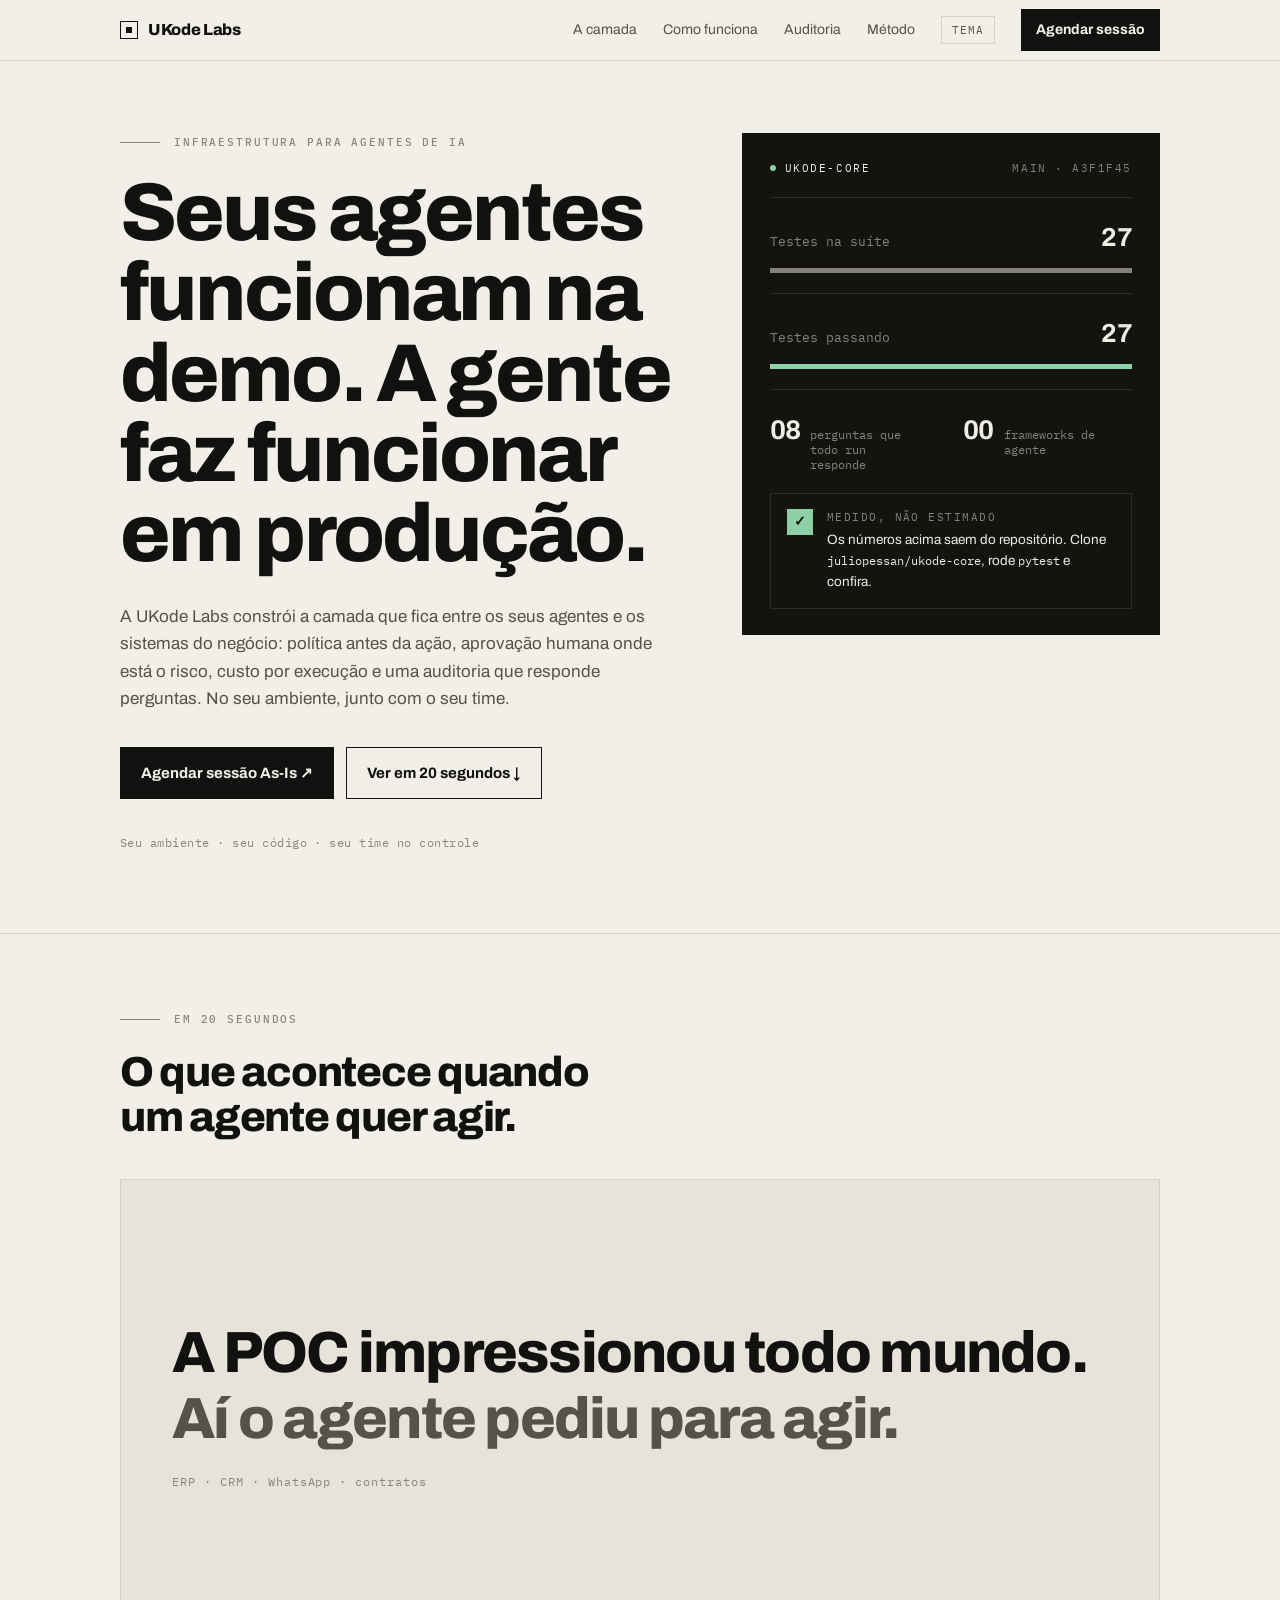
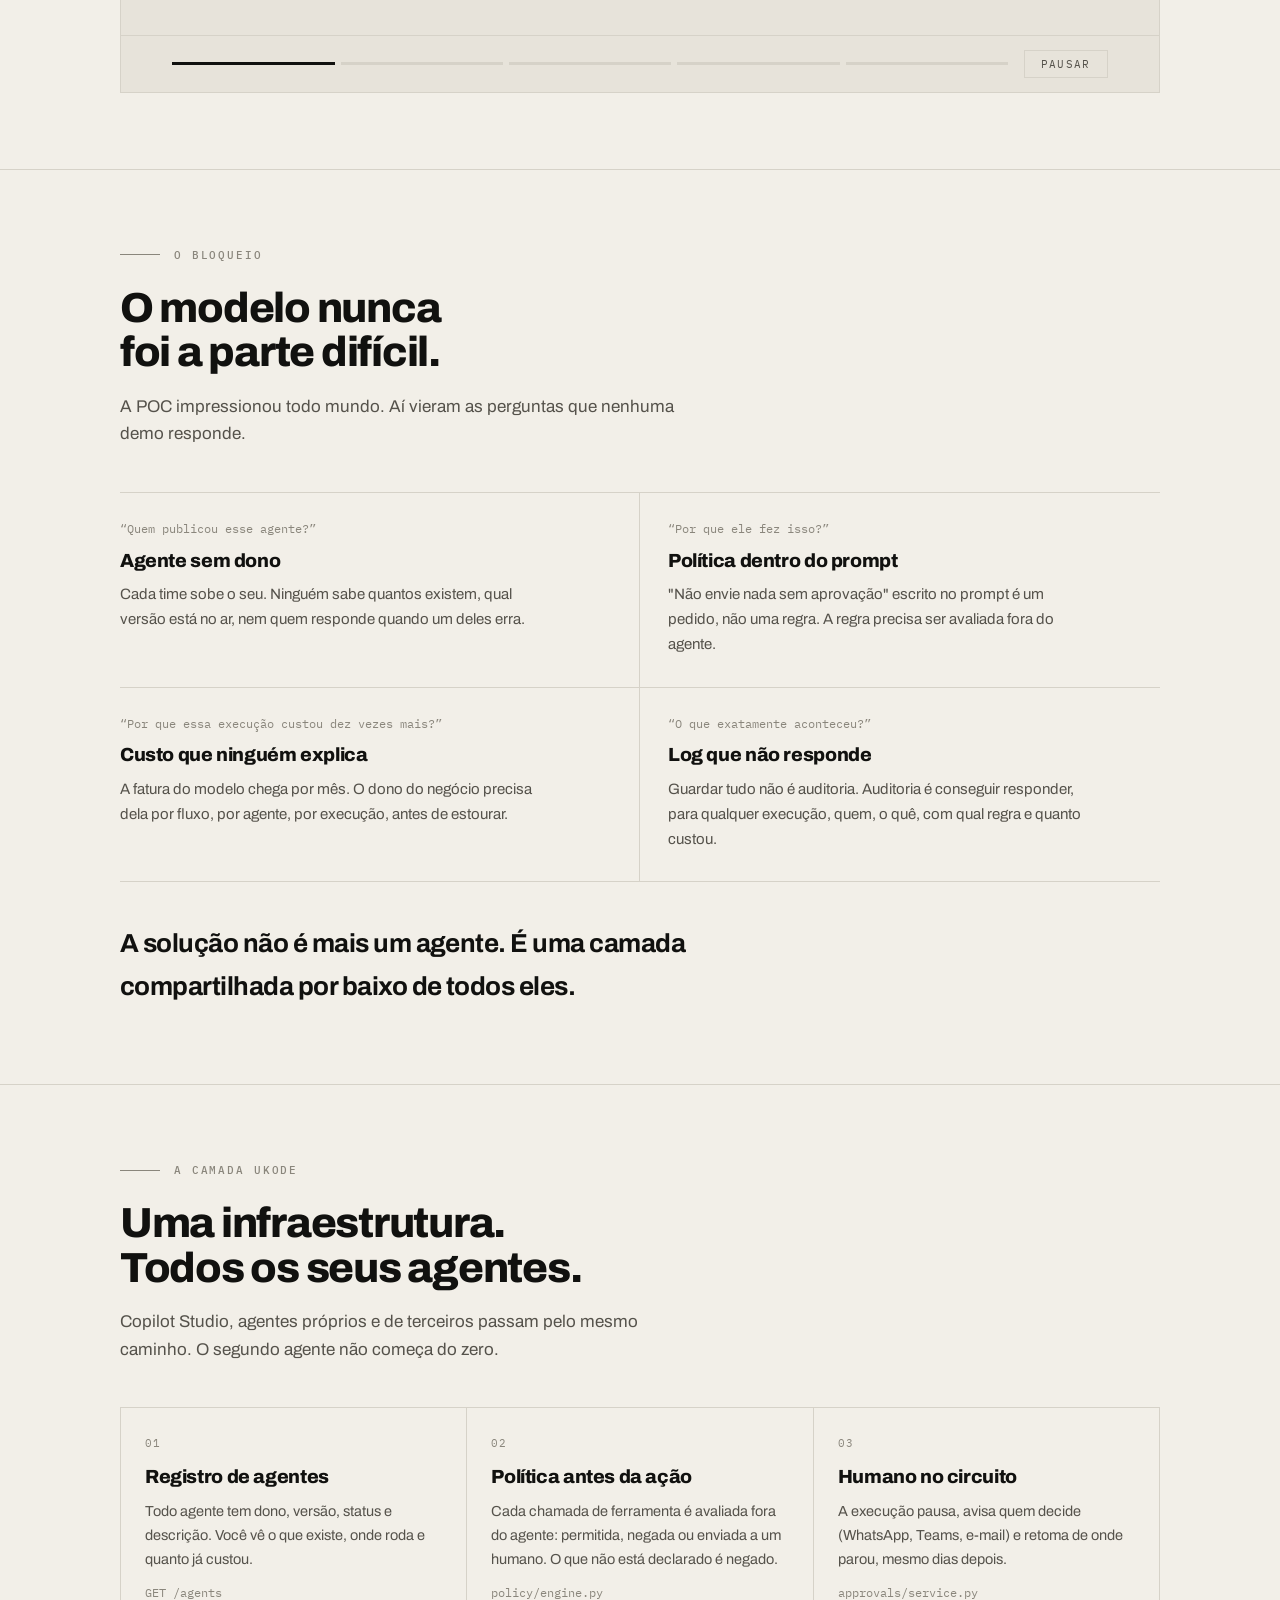
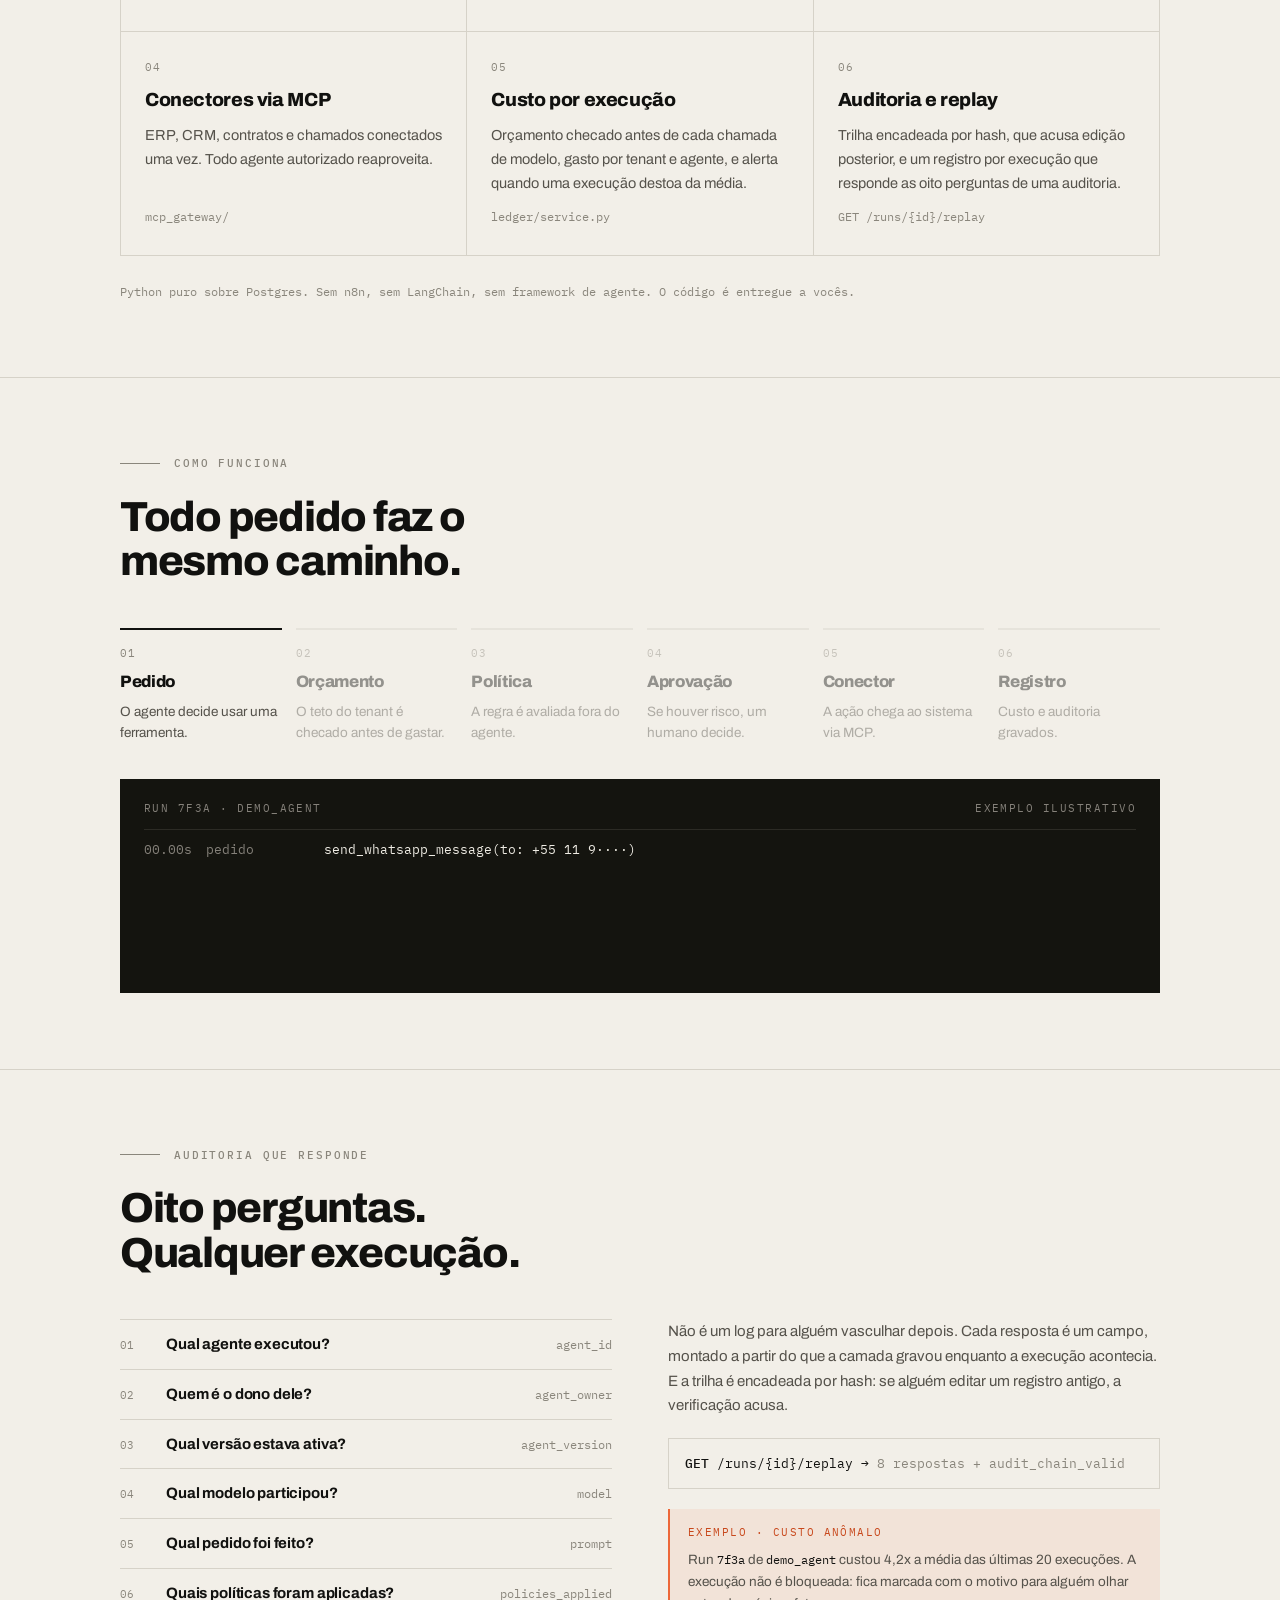
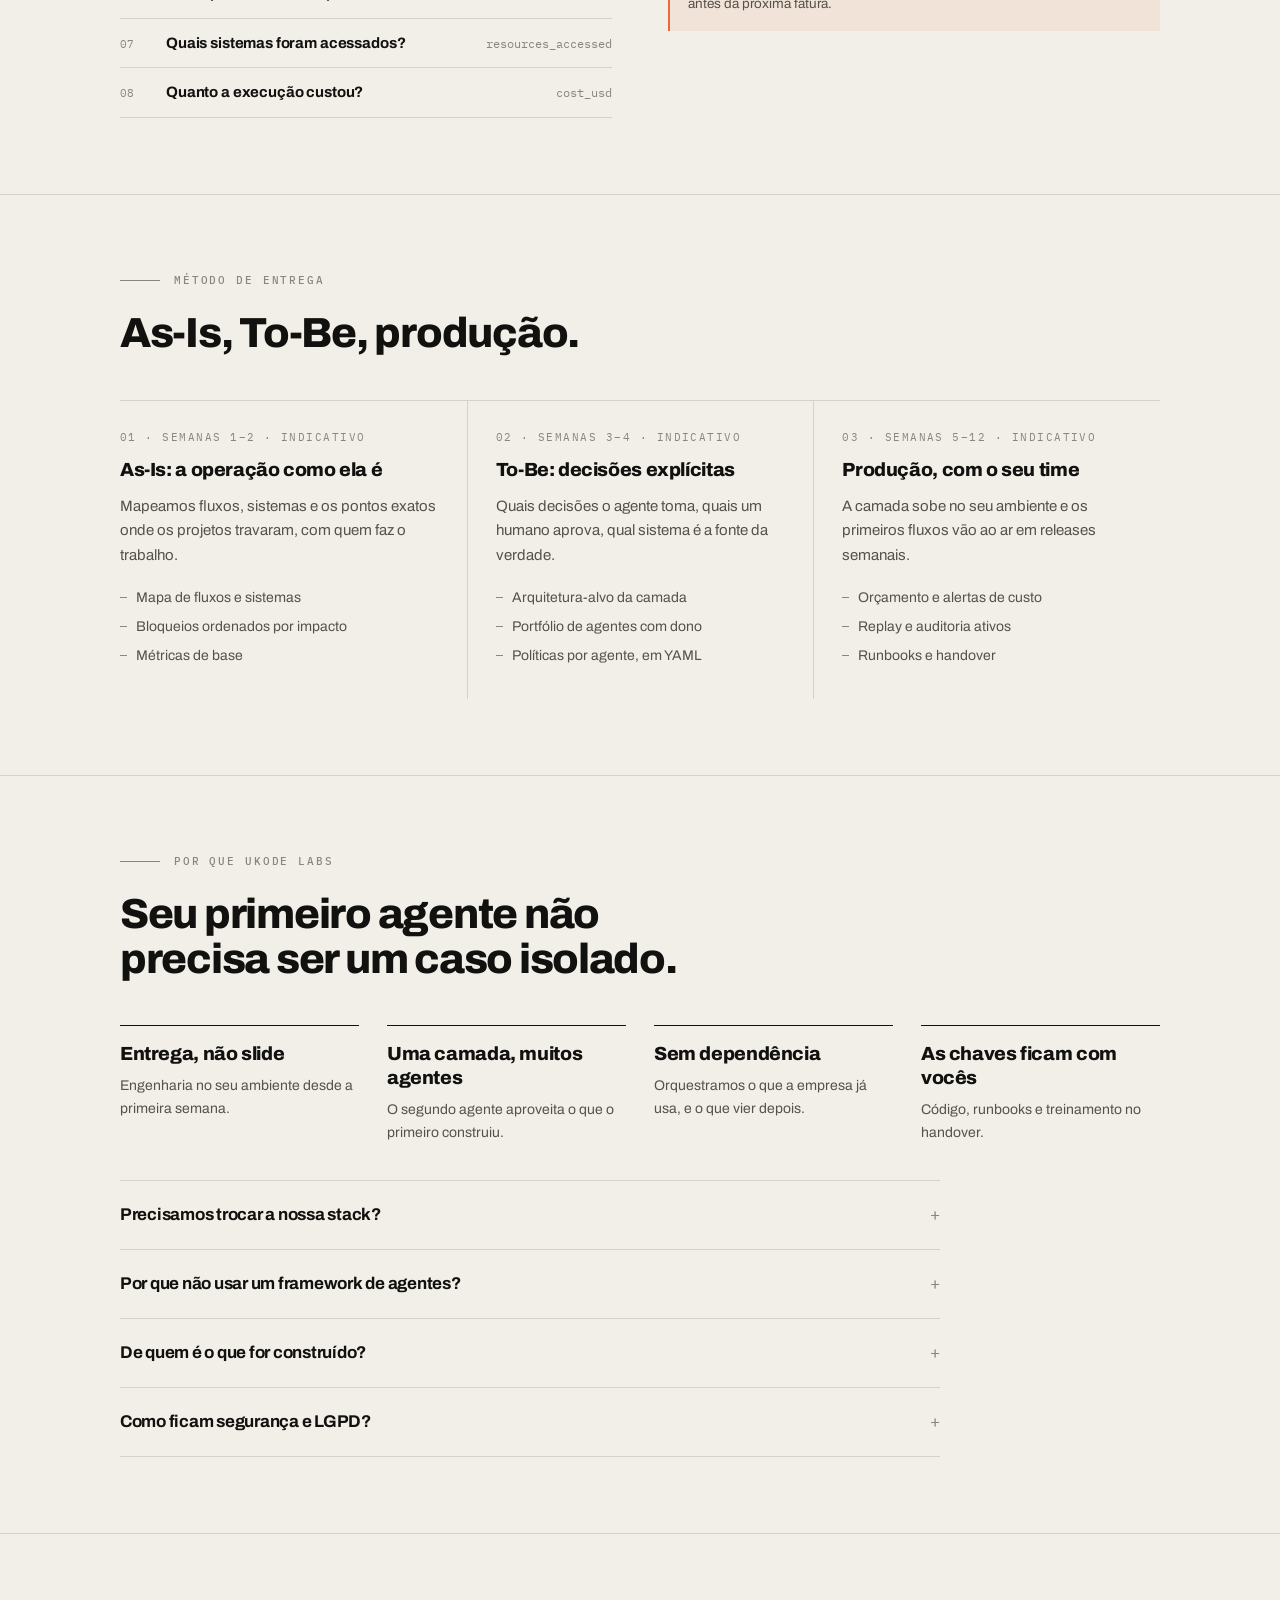
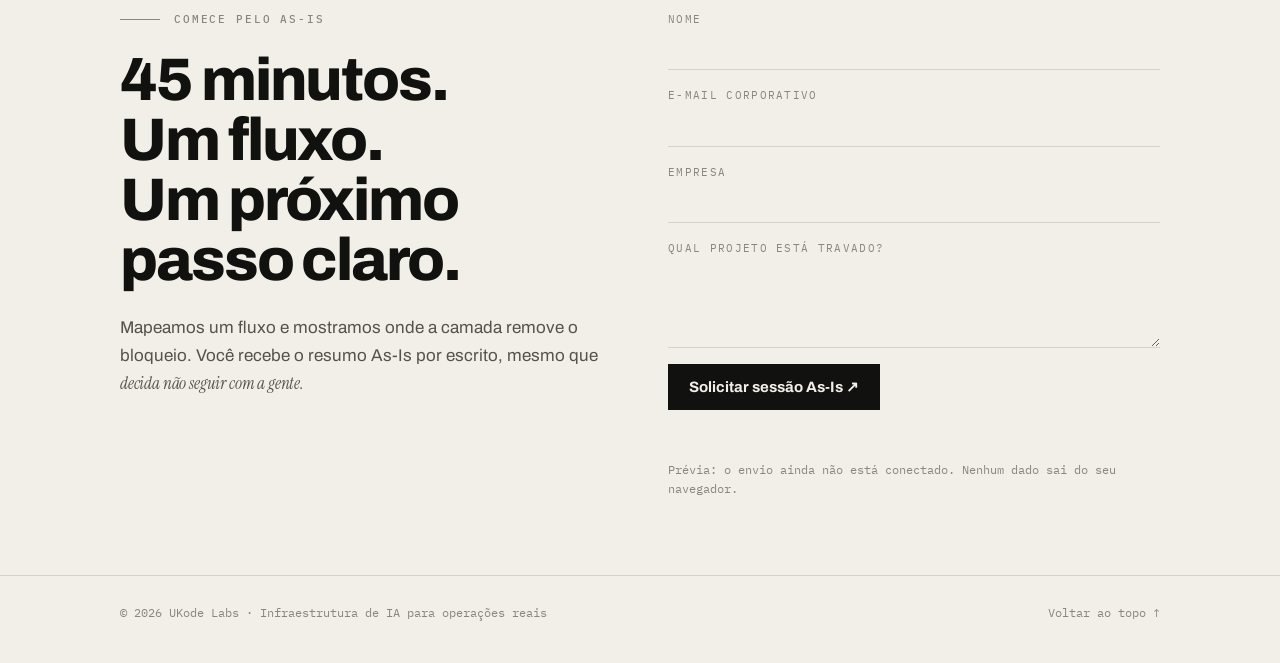
==== site/index.html @ 574ad5ea "feat(site): landing da UKode Labs no sistema Ledger, com filme e fluxo animados Ledger no hero com n" ====
<!doctype html>
<html lang="pt-BR">
<head>
<meta charset="utf-8">
<meta name="viewport" content="width=device-width, initial-scale=1">
<title>UKode Labs</title>
<meta name="description" content="Infraestrutura para agentes de IA em produção: política antes da ação, aprovação humana, custo por execução e auditoria que responde perguntas. No seu ambiente, com o seu time.">
<link rel="preconnect" href="https://fonts.googleapis.com">
<link rel="preconnect" href="https://fonts.gstatic.com" crossorigin>
<link href="https://fonts.googleapis.com/css2?family=Archivo:wght@500;700;800&family=Instrument+Serif:ital@1&family=IBM+Plex+Mono:wght@400;500&display=swap" rel="stylesheet">
<style>
:root {
  --paper: #f2efe8; --paper-deep: #e7e3da; --rule: #d6d2c8;
  --ink: #11110f; --ink-soft: #55524b; --ink-faint: #8a867c;
  --clay: #ed6738; --clay-deep: #c8481c; --mint: #4f9c6b;
  --ledger-bg: #14140f; --ledger-ink: #efece4; --ledger-dim: #85817a;
  --ledger-rule: #2c2b25; --ledger-mint: #8fcfa6;
  --display: "Archivo", "Helvetica Neue", Helvetica, Arial, sans-serif;
  --voice: "Instrument Serif", Georgia, serif;
  --mono: "IBM Plex Mono", ui-monospace, SFMono-Regular, Menlo, monospace;
  --ease-out: cubic-bezier(0.16, 1, 0.3, 1);
  --ease-io: cubic-bezier(0.65, 0, 0.35, 1);
  color-scheme: light;
}
@media (prefers-color-scheme: dark) {
  :root:not([data-theme="light"]) {
    --paper: #12120e; --paper-deep: #1b1b16; --rule: #2e2d27;
    --ink: #f0ede5; --ink-soft: #a8a49b; --ink-faint: #75726a;
    --clay: #f57d51; --clay-deep: #ff9a71; --mint: #7fc79a;
    --ledger-bg: #0b0b08; --ledger-rule: #232219;
    color-scheme: dark;
  }
}
:root[data-theme="dark"] {
  --paper: #12120e; --paper-deep: #1b1b16; --rule: #2e2d27;
  --ink: #f0ede5; --ink-soft: #a8a49b; --ink-faint: #75726a;
  --clay: #f57d51; --clay-deep: #ff9a71; --mint: #7fc79a;
  --ledger-bg: #0b0b08; --ledger-rule: #232219;
  color-scheme: dark;
}

* { box-sizing: border-box; }
html { scroll-behavior: smooth; -webkit-text-size-adjust: 100%; }
body {
  margin: 0; background: var(--paper); color: var(--ink);
  font-family: var(--display); font-size: 15px; line-height: 1.65;
  -webkit-font-smoothing: antialiased;
}
p, h1, h2, h3, ul, ol, dl, dd, figure { margin: 0; }
ul, ol { padding: 0; list-style: none; }
a { color: inherit; }
code { font-family: var(--mono); font-size: 0.9em; }
.skip { position: absolute; left: -9999px; }
.skip:focus { left: 16px; top: 16px; background: var(--ink); color: var(--paper); padding: 8px 12px; z-index: 10; }
:focus-visible { outline: 2px solid var(--ink); outline-offset: 3px; }

.wrap { max-width: 1120px; margin: 0 auto; padding: 0 40px; }
@media (max-width: 700px) { .wrap { padding: 0 18px; } }

section { border-top: 1px solid var(--rule); padding: 76px 0; }
@media (max-width: 700px) { section { padding: 56px 0; } }

.eyebrow {
  display: flex; align-items: center; gap: 14px;
  font-family: var(--mono); font-size: 11px; font-weight: 500;
  letter-spacing: .17em; text-transform: uppercase; color: var(--ink-faint);
  margin: 0 0 22px;
}
.eyebrow::before { content: ""; width: 40px; height: 1px; background: var(--ink-faint); flex: none; }

h1 {
  font-weight: 800; font-size: clamp(42px, 6.4vw, 84px); line-height: 0.98;
  letter-spacing: -0.035em; text-wrap: balance;
}
h2 {
  font-weight: 800; font-size: clamp(28px, 3.6vw, 42px); line-height: 1.06;
  letter-spacing: -0.03em; text-wrap: balance; max-width: 22ch;
}
h3 { font-weight: 800; font-size: 19px; letter-spacing: -0.02em; line-height: 1.25; }
.lede { font-size: 17px; line-height: 1.62; color: var(--ink-soft); max-width: 58ch; }
.body { color: var(--ink-soft); max-width: 66ch; }
.voice { font-family: var(--voice); font-style: italic; font-weight: 400; letter-spacing: -0.01em; }
.mono-label {
  font-family: var(--mono); font-size: 11px; letter-spacing: .14em;
  text-transform: uppercase; color: var(--ink-faint);
}

/* Nav */
.nav { position: sticky; top: 0; z-index: 5; background: var(--paper); border-bottom: 1px solid var(--rule); }
.nav-in { display: flex; align-items: center; justify-content: space-between; gap: 24px; height: 60px; }
.brand { display: flex; align-items: center; gap: 10px; font-weight: 800; letter-spacing: -0.02em; text-decoration: none; font-size: 16px; }
.brand-mark { width: 18px; height: 18px; border: 1.5px solid var(--ink); display: grid; place-items: center; }
.brand-mark::after { content: ""; width: 6px; height: 6px; background: var(--ink); }
.nav-links { display: flex; align-items: center; gap: 26px; font-size: 14px; }
.nav-links a { text-decoration: none; color: var(--ink-soft); }
.nav-links a:hover { color: var(--ink); }
.nav-links a.btn-ink { color: var(--paper); }
.nav-links a.btn-ink:hover { color: var(--ink); }
.theme-btn {
  background: none; border: 1px solid var(--rule); color: var(--ink-soft);
  font-family: var(--mono); font-size: 11px; letter-spacing: .1em; text-transform: uppercase;
  padding: 6px 10px; cursor: pointer;
}
@media (max-width: 860px) { .nav-links .hide-sm { display: none; } }

.btn {
  display: inline-flex; align-items: center; gap: 10px;
  font-family: var(--display); font-weight: 700; font-size: 15px;
  padding: 13px 20px; text-decoration: none; border: 1px solid var(--ink); cursor: pointer;
}
.btn-ink { background: var(--ink); color: var(--paper); }
.btn-ink:hover { background: transparent; color: var(--ink); }
.btn-line { background: transparent; color: var(--ink); }
.btn-line:hover { background: var(--ink); color: var(--paper); }
.nav .btn { padding: 8px 14px; font-size: 14px; }

/* Hero */
.hero { border-top: 0; padding: 72px 0 80px; }
.hero-grid { display: grid; grid-template-columns: 1.15fr 0.85fr; gap: 56px; align-items: start; }
@media (max-width: 920px) { .hero-grid { grid-template-columns: 1fr; gap: 44px; } }
.hero h1 { margin-bottom: 28px; }
.hero .lede { margin-bottom: 34px; }
.hero-cta { display: flex; flex-wrap: wrap; gap: 12px; margin-bottom: 34px; }
.hero-foot { font-family: var(--mono); font-size: 12px; color: var(--ink-faint); letter-spacing: .04em; }

/* Ledger */
.ledger { background: var(--ledger-bg); color: var(--ledger-ink); padding: 26px 28px; display: flex; flex-direction: column; gap: 20px; }
.ledger-head { display: flex; align-items: center; justify-content: space-between; gap: 16px;
  font-family: var(--mono); font-size: 11px; letter-spacing: .14em; text-transform: uppercase; }
.ledger-head .live { display: flex; align-items: center; gap: 9px; }
.ledger-head .live::before { content: ""; width: 6px; height: 6px; border-radius: 50%; background: var(--ledger-mint); }
.ledger-head .meta { color: var(--ledger-dim); }
.bar-row { display: flex; flex-direction: column; gap: 9px; padding-top: 18px; border-top: 1px solid var(--ledger-rule); }
.bar-label { display: flex; align-items: baseline; justify-content: space-between; gap: 16px;
  font-family: var(--mono); font-size: 12.5px; color: var(--ledger-dim); }
.bar-label b { font-family: var(--display); font-weight: 700; font-size: 26px; color: var(--ledger-ink);
  letter-spacing: -0.02em; font-variant-numeric: tabular-nums; }
.bar-track { height: 5px; background: var(--ledger-rule); }
.bar-fill { height: 100%; transform-origin: left; animation: bar-grow 1.2s var(--ease-io) .3s both; }
@keyframes bar-grow { from { transform: scaleX(0); } }
.figs { display: grid; grid-template-columns: 1fr 1fr; gap: 20px 24px; padding-top: 18px; border-top: 1px solid var(--ledger-rule); }
.fig { display: flex; align-items: baseline; gap: 10px; }
.fig span { max-width: 14ch; }
.fig b { font-family: var(--display); font-weight: 700; font-size: 27px; letter-spacing: -0.025em; font-variant-numeric: tabular-nums; }
.fig span { font-family: var(--mono); font-size: 11.5px; color: var(--ledger-dim); line-height: 1.3; }
.measured { display: flex; gap: 14px; border: 1px solid var(--ledger-rule); padding: 15px 16px; }
.measured .tick { flex: none; width: 26px; height: 26px; display: grid; place-items: center;
  background: var(--ledger-mint); color: var(--ledger-bg); font-size: 14px; font-weight: 700; }
.measured p { font-size: 13.5px; line-height: 1.55; color: var(--ledger-ink); }
.measured .k { font-family: var(--mono); font-size: 10.5px; letter-spacing: .14em; text-transform: uppercase;
  color: var(--ledger-dim); display: block; margin-bottom: 5px; }
.measured code { color: var(--ledger-ink); }

/* Flag */
.flag { border-left: 2px solid var(--clay); background: color-mix(in srgb, var(--clay) 9%, transparent);
  padding: 15px 18px; display: flex; flex-direction: column; gap: 7px; }
.flag-k { font-family: var(--mono); font-size: 10.5px; letter-spacing: .14em; text-transform: uppercase; color: var(--clay-deep); }
.flag p { font-size: 13.5px; color: var(--ink-soft); }
.flag code { font-size: 12px; color: var(--ink); }

/* Film */
.fm { border: 1px solid var(--rule); background: var(--paper-deep); margin-top: 40px; }
.fm-stage { position: relative; aspect-ratio: 16 / 7; padding: clamp(24px, 4vw, 56px);
  display: flex; align-items: center; overflow: hidden; }
@media (max-width: 860px) { .fm-stage { aspect-ratio: auto; min-height: 460px; } }
.fm-scene { width: 100%; display: flex; flex-direction: column; gap: 6px; }
.fm-split { display: grid; grid-template-columns: 1fr 1.2fr; gap: clamp(20px, 4vw, 56px); align-items: center; }
@media (max-width: 860px) { .fm-split { grid-template-columns: 1fr; } }
.fm-big { font-weight: 800; font-size: clamp(30px, 4.6vw, 58px); line-height: 1.02; letter-spacing: -0.03em; text-wrap: balance; }
.fm-soft { color: var(--ink-soft); }
.fm-mid { font-weight: 700; font-size: clamp(20px, 2.2vw, 28px); line-height: 1.15; letter-spacing: -0.02em; }
.fm-meta { margin-top: 18px; font-family: var(--mono); font-size: 12px; letter-spacing: .08em; color: var(--ink-faint); font-variant-numeric: tabular-nums; }
.fm-in { animation: fm-in .7s var(--ease-out) both; }
@keyframes fm-in { from { opacity: 0; transform: translateY(14px); filter: blur(6px); } to { opacity: 1; transform: none; filter: none; } }
.fm-strike { position: relative; color: var(--ink-soft); white-space: nowrap; }
.fm-strike::after { content: ""; position: absolute; left: -2px; right: -2px; top: 54%; height: .09em;
  background: var(--ink); transform: scaleX(0); transform-origin: left; animation: fm-sweep .5s var(--ease-io) 1.1s forwards; }
@keyframes fm-sweep { to { transform: scaleX(1); } }
.fm-chip { background: var(--ink); color: var(--paper); padding: 0 .18em; box-decoration-break: clone; -webkit-box-decoration-break: clone; }

.fm-card { position: relative; background: var(--paper); border: 1px solid var(--rule); padding: 20px 22px 26px; display: flex; flex-direction: column; gap: 12px; }
.fm-card-head { display: flex; justify-content: space-between; gap: 12px; font-family: var(--mono); font-size: 10.5px;
  letter-spacing: .14em; text-transform: uppercase; color: var(--ink-faint); padding-bottom: 10px; border-bottom: 1px solid var(--rule); }
.fm-code { font-family: var(--mono); font-size: 13px; line-height: 1.75; color: var(--ink-soft); font-variant-numeric: tabular-nums; }
.fm-code b { color: var(--ink); font-weight: 500; }
.fm-row { display: flex; justify-content: space-between; gap: 12px; font-family: var(--mono); font-size: 12.5px;
  padding-top: 10px; border-top: 1px solid var(--rule); color: var(--ink-soft); }
.fm-row b { color: var(--ink); font-weight: 500; font-variant-numeric: tabular-nums; }
.fm-mark { padding: 0 2px; background-repeat: no-repeat; background-size: 0% 100%; animation: fm-marker .6s var(--ease-io) .9s forwards;
  background-image: linear-gradient(color-mix(in srgb, var(--clay) 24%, transparent), color-mix(in srgb, var(--clay) 24%, transparent));
  box-shadow: inset 0 -2px 0 var(--clay); color: var(--ink); }
@keyframes fm-marker { to { background-size: 100% 100%; } }
.fm-stamp { position: absolute; right: 18px; bottom: -14px; font-family: var(--mono); font-size: 11px; font-weight: 500;
  letter-spacing: .14em; text-transform: uppercase; padding: 7px 12px; border: 2px solid currentColor; background: var(--paper);
  transform: rotate(-5deg); animation: fm-stamp .45s cubic-bezier(.2, 1.4, .4, 1) 1.6s both; }
.fm-stamp-clay { color: var(--clay-deep); }
.fm-stamp-mint { color: var(--mint); }
@keyframes fm-stamp { from { opacity: 0; transform: rotate(-5deg) scale(1.6); } to { opacity: 1; transform: rotate(-5deg) scale(1); } }
.fm-tag { align-self: flex-start; font-family: var(--mono); font-size: 10px; letter-spacing: .14em; text-transform: uppercase;
  color: var(--ink-faint); border: 1px solid var(--rule); padding: 2px 7px; }

.fm-controls { display: flex; align-items: center; gap: 16px; padding: 14px clamp(24px, 4vw, 56px); border-top: 1px solid var(--rule); }
.fm-segs { flex: 1; display: flex; gap: 6px; }
.fm-seg { flex: 1; height: 18px; padding: 0; display: flex; align-items: center; background: none; border: 0; cursor: pointer; }
.fm-seg-fill { position: relative; display: block; width: 100%; height: 3px; background: var(--rule); overflow: hidden; }
.fm-seg-fill::after { content: ""; position: absolute; inset: 0; background: var(--ink); transform: scaleX(0); transform-origin: left; }
.fm-seg[data-state="done"] .fm-seg-fill::after, .fm-seg[data-state="active"] .fm-seg-fill::after { transform: scaleX(1); }
.fm-seg[data-state="active"][data-running] .fm-seg-fill::after { animation: fm-seg var(--fm-d, 4s) linear both; }
@keyframes fm-seg { from { transform: scaleX(0); } to { transform: scaleX(1); } }
.fm-play { font-family: var(--mono); font-size: 11px; letter-spacing: .12em; text-transform: uppercase; color: var(--ink-soft);
  background: none; border: 1px solid var(--rule); padding: 6px 12px; cursor: pointer; min-width: 84px; }

/* Pains */
.pains { display: grid; grid-template-columns: repeat(2, 1fr); gap: 0; margin-top: 44px; border-top: 1px solid var(--rule); }
@media (max-width: 760px) { .pains { grid-template-columns: 1fr; } }
.pain { padding: 26px 28px 30px 0; border-bottom: 1px solid var(--rule); display: flex; flex-direction: column; gap: 10px; }
.pain:nth-child(odd) { border-right: 1px solid var(--rule); }
.pain:nth-child(even) { padding-left: 28px; padding-right: 0; }
@media (max-width: 760px) { .pain:nth-child(odd) { border-right: 0; } .pain:nth-child(even) { padding-left: 0; } }
.pain q { font-family: var(--mono); font-size: 12px; color: var(--ink-faint); quotes: "“" "”"; }
.pain p { color: var(--ink-soft); max-width: 46ch; }
.closing-line { margin-top: 40px; font-weight: 700; font-size: clamp(20px, 2.2vw, 26px); letter-spacing: -0.02em; max-width: 40ch; }

/* Capabilities */
.caps { display: grid; grid-template-columns: repeat(3, 1fr); margin-top: 44px; border-top: 1px solid var(--rule); border-left: 1px solid var(--rule); }
@media (max-width: 900px) { .caps { grid-template-columns: repeat(2, 1fr); } }
@media (max-width: 580px) { .caps { grid-template-columns: 1fr; } }
.cap { padding: 26px 24px 28px; border-right: 1px solid var(--rule); border-bottom: 1px solid var(--rule); display: flex; flex-direction: column; gap: 12px; }
.cap-n { font-family: var(--mono); font-size: 11px; color: var(--ink-faint); letter-spacing: .1em; }
.cap p { color: var(--ink-soft); font-size: 14.5px; }
.cap code { margin-top: auto; font-size: 11.5px; color: var(--ink-faint); }
.note-line { margin-top: 26px; font-family: var(--mono); font-size: 12px; color: var(--ink-faint); }

/* Workflow */
.wf { display: grid; grid-template-columns: repeat(6, 1fr); gap: 14px; margin-top: 44px; }
@media (max-width: 980px) { .wf { grid-template-columns: repeat(3, 1fr); } }
@media (max-width: 560px) { .wf { grid-template-columns: 1fr 1fr; } }
.wf-step { display: flex; flex-direction: column; gap: 10px; transition: opacity .4s; }
.wf-step[data-state="next"] { opacity: .42; }
.wf-track { height: 2px; background: var(--rule); overflow: hidden; }
.wf-fill { height: 100%; background: var(--ink); transform: scaleX(0); transform-origin: left; }
.wf-step[data-state="done"] .wf-fill { transform: scaleX(1); }
.wf-step[data-state="active"] .wf-fill { animation: fm-seg var(--wf-d, 2.4s) linear both; }
.wf-step .cap-n { margin-top: 4px; }
.wf-step h3 { font-size: 16.5px; }
.wf-step p { font-size: 13.5px; color: var(--ink-soft); line-height: 1.5; }
.wf-log { margin-top: 36px; background: var(--ledger-bg); color: var(--ledger-ink); padding: 20px 24px; font-family: var(--mono);
  font-size: 12.5px; line-height: 1.9; min-height: 214px; font-variant-numeric: tabular-nums; }
.wf-log-head { display: flex; justify-content: space-between; gap: 12px; color: var(--ledger-dim); font-size: 10.5px;
  letter-spacing: .14em; text-transform: uppercase; padding-bottom: 10px; margin-bottom: 8px; border-bottom: 1px solid var(--ledger-rule); }
.wf-line { display: flex; gap: 14px; animation: fm-in .5s var(--ease-out) both; }
.wf-line .t { color: var(--ledger-dim); flex: none; }
.wf-line .e { color: var(--ledger-dim); flex: none; width: 13ch; }
.wf-line .wait { color: var(--clay); }
.wf-line .ok { color: var(--ledger-mint); }
@media (max-width: 560px) { .wf-line .e { width: auto; } .wf-line { flex-wrap: wrap; gap: 4px 12px; } }

/* Replay */
.replay-grid { display: grid; grid-template-columns: 1fr 1fr; gap: 56px; margin-top: 44px; align-items: start; }
@media (max-width: 900px) { .replay-grid { grid-template-columns: 1fr; gap: 36px; } }
.q-list { border-top: 1px solid var(--rule); counter-reset: q; }
.q-list li { display: grid; grid-template-columns: 34px 1fr auto; gap: 12px; align-items: baseline; padding: 12px 0; border-bottom: 1px solid var(--rule); }
.q-list li::before { counter-increment: q; content: counter(q, decimal-leading-zero); font-family: var(--mono); font-size: 11px; color: var(--ink-faint); }
.q-list span { font-weight: 700; letter-spacing: -0.01em; }
.q-list code { font-size: 11.5px; color: var(--ink-faint); text-align: right; }
.replay-side { display: flex; flex-direction: column; gap: 20px; }
.endpoint { font-family: var(--mono); font-size: 13px; border: 1px solid var(--rule); padding: 14px 16px; overflow-x: auto; white-space: nowrap; }
.endpoint b { font-weight: 500; }

/* Method */
.method { display: grid; grid-template-columns: repeat(3, 1fr); gap: 0; margin-top: 44px; border-top: 1px solid var(--rule); }
@media (max-width: 860px) { .method { grid-template-columns: 1fr; } }
.phase { padding: 28px 28px 32px 0; display: flex; flex-direction: column; gap: 12px; }
.phase + .phase { padding-left: 28px; border-left: 1px solid var(--rule); }
@media (max-width: 860px) { .phase + .phase { padding-left: 0; border-left: 0; border-top: 1px solid var(--rule); } }
.phase .mono-label { font-size: 10.5px; }
.phase ul { display: flex; flex-direction: column; gap: 6px; margin-top: 6px; }
.phase li { font-size: 14px; color: var(--ink-soft); padding-left: 16px; position: relative; }
.phase li::before { content: ""; position: absolute; left: 0; top: .78em; width: 7px; height: 1px; background: var(--ink-faint); }

/* Why + FAQ */
.why { display: grid; grid-template-columns: repeat(4, 1fr); gap: 28px; margin-top: 44px; }
@media (max-width: 900px) { .why { grid-template-columns: 1fr 1fr; } }
@media (max-width: 520px) { .why { grid-template-columns: 1fr; } }
.why div { border-top: 1px solid var(--ink); padding-top: 16px; display: flex; flex-direction: column; gap: 8px; }
.why p { font-size: 14px; color: var(--ink-soft); }
.faq { margin-top: 36px; border-top: 1px solid var(--rule); max-width: 820px; }
.faq details { border-bottom: 1px solid var(--rule); }
.faq summary { cursor: pointer; list-style: none; padding: 20px 0; font-weight: 700; font-size: 17px; letter-spacing: -0.015em;
  display: flex; justify-content: space-between; gap: 20px; }
.faq summary::-webkit-details-marker { display: none; }
.faq summary::after { content: "+"; font-family: var(--mono); font-weight: 400; color: var(--ink-faint); }
.faq details[open] summary::after { content: "−"; }
.faq details p { padding: 0 0 22px; color: var(--ink-soft); max-width: 64ch; }

/* Contact */
.contact-grid { display: grid; grid-template-columns: 1fr 1fr; gap: 56px; align-items: start; }
@media (max-width: 900px) { .contact-grid { grid-template-columns: 1fr; gap: 36px; } }
.big-stack { font-weight: 800; font-size: clamp(34px, 4.8vw, 60px); line-height: 1; letter-spacing: -0.035em; margin-bottom: 24px; }
form { display: flex; flex-direction: column; gap: 16px; }
label { display: flex; flex-direction: column; gap: 7px; font-family: var(--mono); font-size: 11px; letter-spacing: .12em; text-transform: uppercase; color: var(--ink-faint); }
input, textarea { font-family: var(--display); font-size: 15px; color: var(--ink); background: transparent; border: 0;
  border-bottom: 1px solid var(--rule); padding: 8px 0 10px; border-radius: 0; text-transform: none; letter-spacing: 0; }
input:focus, textarea:focus { outline: none; border-bottom-color: var(--ink); }
textarea { resize: vertical; min-height: 84px; }
.form-note { font-family: var(--mono); font-size: 11.5px; color: var(--ink-faint); }
.form-status { font-size: 14px; color: var(--ink-soft); min-height: 1.4em; }

footer { border-top: 1px solid var(--rule); padding: 28px 0 40px; }
.foot { display: flex; flex-wrap: wrap; justify-content: space-between; gap: 16px; font-family: var(--mono); font-size: 11.5px; color: var(--ink-faint); }
.foot a { text-decoration: none; }

@media (prefers-reduced-motion: reduce) {
  *, *::before, *::after { animation-duration: .01ms !important; animation-delay: 0s !important; transition: none !important; }
  html { scroll-behavior: auto; }
}
</style>
</head>
<body>
<a class="skip" href="#top">Ir para o conteúdo</a>

<header class="nav">
  <div class="wrap nav-in">
    <a class="brand" href="#top"><span class="brand-mark" aria-hidden="true"></span>UKode Labs</a>
    <nav class="nav-links" aria-label="Principal">
      <a class="hide-sm" href="#camada">A camada</a>
      <a class="hide-sm" href="#fluxo">Como funciona</a>
      <a class="hide-sm" href="#replay">Auditoria</a>
      <a class="hide-sm" href="#metodo">Método</a>
      <button class="theme-btn" type="button" id="themeBtn" aria-label="Alternar tema">Tema</button>
      <a class="btn btn-ink" href="#contato">Agendar sessão</a>
    </nav>
  </div>
</header>

<main id="top">

<!-- HERO: tese à esquerda, ledger à direita -->
<section class="hero">
  <div class="wrap hero-grid">
    <div>
      <p class="eyebrow">Infraestrutura para agentes de IA</p>
      <h1>Seus agentes funcionam na demo. A gente faz funcionar em produção.</h1>
      <p class="lede">A UKode Labs constrói a camada que fica entre os seus agentes e os sistemas do negócio: política antes da ação, aprovação humana onde está o risco, custo por execução e uma auditoria que responde perguntas. No seu ambiente, junto com o seu time.</p>
      <div class="hero-cta">
        <a class="btn btn-ink" href="#contato">Agendar sessão As-Is ↗</a>
        <a class="btn btn-line" href="#filme">Ver em 20 segundos ↓</a>
      </div>
      <p class="hero-foot">Seu ambiente · seu código · seu time no controle</p>
    </div>

    <aside class="ledger" aria-label="Números medidos do ukode-core">
      <div class="ledger-head">
        <span class="live">ukode-core</span>
        <span class="meta">main · a3f1f45</span>
      </div>
      <div class="bar-row">
        <div class="bar-label"><span>Testes na suíte</span><b>27</b></div>
        <div class="bar-track"><div class="bar-fill" style="width:100%;background:var(--ledger-dim)"></div></div>
      </div>
      <div class="bar-row">
        <div class="bar-label"><span>Testes passando</span><b>27</b></div>
        <div class="bar-track"><div class="bar-fill" style="width:100%;background:var(--ledger-mint)"></div></div>
      </div>
      <div class="figs">
        <div class="fig"><b>08</b><span>perguntas que todo run responde</span></div>
        <div class="fig"><b>00</b><span>frameworks de agente</span></div>
      </div>
      <div class="measured">
        <span class="tick" aria-hidden="true">✓</span>
        <p><span class="k">Medido, não estimado</span>
        Os números acima saem do repositório. Clone <code>juliopessan/ukode-core</code>, rode <code>pytest</code> e confira.</p>
      </div>
    </aside>
  </div>
</section>

<!-- FILME -->
<section id="filme" aria-labelledby="filme-t">
  <div class="wrap">
    <p class="eyebrow">Em 20 segundos</p>
    <h2 id="filme-t">O que acontece quando um agente quer agir.</h2>
    <div class="fm" id="film">
      <div class="fm-stage" id="filmStage" aria-live="off"></div>
      <div class="fm-controls">
        <div class="fm-segs" id="filmSegs"></div>
        <button class="fm-play" id="filmPlay" type="button">Pausar</button>
      </div>
    </div>
  </div>
</section>

<!-- DORES -->
<section aria-labelledby="dor-t">
  <div class="wrap">
    <p class="eyebrow">O bloqueio</p>
    <h2 id="dor-t">O modelo nunca foi a parte difícil.</h2>
    <p class="lede" style="margin-top:18px">A POC impressionou todo mundo. Aí vieram as perguntas que nenhuma demo responde.</p>
    <div class="pains">
      <div class="pain">
        <q>Quem publicou esse agente?</q>
        <h3>Agente sem dono</h3>
        <p>Cada time sobe o seu. Ninguém sabe quantos existem, qual versão está no ar, nem quem responde quando um deles erra.</p>
      </div>
      <div class="pain">
        <q>Por que ele fez isso?</q>
        <h3>Política dentro do prompt</h3>
        <p>"Não envie nada sem aprovação" escrito no prompt é um pedido, não uma regra. A regra precisa ser avaliada fora do agente.</p>
      </div>
      <div class="pain">
        <q>Por que essa execução custou dez vezes mais?</q>
        <h3>Custo que ninguém explica</h3>
        <p>A fatura do modelo chega por mês. O dono do negócio precisa dela por fluxo, por agente, por execução, antes de estourar.</p>
      </div>
      <div class="pain">
        <q>O que exatamente aconteceu?</q>
        <h3>Log que não responde</h3>
        <p>Guardar tudo não é auditoria. Auditoria é conseguir responder, para qualquer execução, quem, o quê, com qual regra e quanto custou.</p>
      </div>
    </div>
    <p class="closing-line">A solução não é mais um agente. É uma camada compartilhada por baixo de todos eles.</p>
  </div>
</section>

<!-- CAMADA -->
<section id="camada" aria-labelledby="camada-t">
  <div class="wrap">
    <p class="eyebrow">A camada UKode</p>
    <h2 id="camada-t">Uma infraestrutura. Todos os seus agentes.</h2>
    <p class="lede" style="margin-top:18px">Copilot Studio, agentes próprios e de terceiros passam pelo mesmo caminho. O segundo agente não começa do zero.</p>
    <div class="caps">
      <div class="cap"><span class="cap-n">01</span><h3>Registro de agentes</h3><p>Todo agente tem dono, versão, status e descrição. Você vê o que existe, onde roda e quanto já custou.</p><code>GET /agents</code></div>
      <div class="cap"><span class="cap-n">02</span><h3>Política antes da ação</h3><p>Cada chamada de ferramenta é avaliada fora do agente: permitida, negada ou enviada a um humano. O que não está declarado é negado.</p><code>policy/engine.py</code></div>
      <div class="cap"><span class="cap-n">03</span><h3>Humano no circuito</h3><p>A execução pausa, avisa quem decide (WhatsApp, Teams, e-mail) e retoma de onde parou, mesmo dias depois.</p><code>approvals/service.py</code></div>
      <div class="cap"><span class="cap-n">04</span><h3>Conectores via MCP</h3><p>ERP, CRM, contratos e chamados conectados uma vez. Todo agente autorizado reaproveita.</p><code>mcp_gateway/</code></div>
      <div class="cap"><span class="cap-n">05</span><h3>Custo por execução</h3><p>Orçamento checado antes de cada chamada de modelo, gasto por tenant e agente, e alerta quando uma execução destoa da média.</p><code>ledger/service.py</code></div>
      <div class="cap"><span class="cap-n">06</span><h3>Auditoria e replay</h3><p>Trilha encadeada por hash, que acusa edição posterior, e um registro por execução que responde as oito perguntas de uma auditoria.</p><code>GET /runs/{id}/replay</code></div>
    </div>
    <p class="note-line">Python puro sobre Postgres. Sem n8n, sem LangChain, sem framework de agente. O código é entregue a vocês.</p>
  </div>
</section>

<!-- FLUXO -->
<section id="fluxo" aria-labelledby="fluxo-t">
  <div class="wrap">
    <p class="eyebrow">Como funciona</p>
    <h2 id="fluxo-t">Todo pedido faz o mesmo caminho.</h2>
    <ol class="wf" id="wf">
      <li class="wf-step"><div class="wf-track"><div class="wf-fill"></div></div><span class="cap-n">01</span><h3>Pedido</h3><p>O agente decide usar uma ferramenta.</p></li>
      <li class="wf-step"><div class="wf-track"><div class="wf-fill"></div></div><span class="cap-n">02</span><h3>Orçamento</h3><p>O teto do tenant é checado antes de gastar.</p></li>
      <li class="wf-step"><div class="wf-track"><div class="wf-fill"></div></div><span class="cap-n">03</span><h3>Política</h3><p>A regra é avaliada fora do agente.</p></li>
      <li class="wf-step"><div class="wf-track"><div class="wf-fill"></div></div><span class="cap-n">04</span><h3>Aprovação</h3><p>Se houver risco, um humano decide.</p></li>
      <li class="wf-step"><div class="wf-track"><div class="wf-fill"></div></div><span class="cap-n">05</span><h3>Conector</h3><p>A ação chega ao sistema via MCP.</p></li>
      <li class="wf-step"><div class="wf-track"><div class="wf-fill"></div></div><span class="cap-n">06</span><h3>Registro</h3><p>Custo e auditoria gravados.</p></li>
    </ol>
    <div class="wf-log" aria-hidden="true">
      <div class="wf-log-head"><span>run 7f3a · demo_agent</span><span>exemplo ilustrativo</span></div>
      <div id="wfLog"></div>
    </div>
  </div>
</section>

<!-- REPLAY -->
<section id="replay" aria-labelledby="replay-t">
  <div class="wrap">
    <p class="eyebrow">Auditoria que responde</p>
    <h2 id="replay-t">Oito perguntas. Qualquer execução.</h2>
    <div class="replay-grid">
      <ol class="q-list">
        <li><span>Qual agente executou?</span><code>agent_id</code></li>
        <li><span>Quem é o dono dele?</span><code>agent_owner</code></li>
        <li><span>Qual versão estava ativa?</span><code>agent_version</code></li>
        <li><span>Qual modelo participou?</span><code>model</code></li>
        <li><span>Qual pedido foi feito?</span><code>prompt</code></li>
        <li><span>Quais políticas foram aplicadas?</span><code>policies_applied</code></li>
        <li><span>Quais sistemas foram acessados?</span><code>resources_accessed</code></li>
        <li><span>Quanto a execução custou?</span><code>cost_usd</code></li>
      </ol>
      <div class="replay-side">
        <p class="body">Não é um log para alguém vasculhar depois. Cada resposta é um campo, montado a partir do que a camada gravou enquanto a execução acontecia. E a trilha é encadeada por hash: se alguém editar um registro antigo, a verificação acusa.</p>
        <div class="endpoint"><b>GET</b> /runs/{id}/replay → <span style="color:var(--ink-faint)">8 respostas + audit_chain_valid</span></div>
        <div class="flag" role="note">
          <span class="flag-k">Exemplo · custo anômalo</span>
          <p>Run <code>7f3a</code> de <code>demo_agent</code> custou 4,2x a média das últimas 20 execuções. A execução não é bloqueada: fica marcada com o motivo para alguém olhar antes da próxima fatura.</p>
        </div>
      </div>
    </div>
  </div>
</section>

<!-- MÉTODO -->
<section id="metodo" aria-labelledby="metodo-t">
  <div class="wrap">
    <p class="eyebrow">Método de entrega</p>
    <h2 id="metodo-t">As-Is, To-Be, produção.</h2>
    <div class="method">
      <div class="phase">
        <span class="mono-label">01 · Semanas 1–2 · indicativo</span>
        <h3>As-Is: a operação como ela é</h3>
        <p class="body">Mapeamos fluxos, sistemas e os pontos exatos onde os projetos travaram, com quem faz o trabalho.</p>
        <ul><li>Mapa de fluxos e sistemas</li><li>Bloqueios ordenados por impacto</li><li>Métricas de base</li></ul>
      </div>
      <div class="phase">
        <span class="mono-label">02 · Semanas 3–4 · indicativo</span>
        <h3>To-Be: decisões explícitas</h3>
        <p class="body">Quais decisões o agente toma, quais um humano aprova, qual sistema é a fonte da verdade.</p>
        <ul><li>Arquitetura-alvo da camada</li><li>Portfólio de agentes com dono</li><li>Políticas por agente, em YAML</li></ul>
      </div>
      <div class="phase">
        <span class="mono-label">03 · Semanas 5–12 · indicativo</span>
        <h3>Produção, com o seu time</h3>
        <p class="body">A camada sobe no seu ambiente e os primeiros fluxos vão ao ar em releases semanais.</p>
        <ul><li>Orçamento e alertas de custo</li><li>Replay e auditoria ativos</li><li>Runbooks e handover</li></ul>
      </div>
    </div>
  </div>
</section>

<!-- POR QUE + FAQ -->
<section aria-labelledby="why-t">
  <div class="wrap">
    <p class="eyebrow">Por que UKode Labs</p>
    <h2 id="why-t">Seu primeiro agente não precisa ser um caso isolado.</h2>
    <div class="why">
      <div><h3>Entrega, não slide</h3><p>Engenharia no seu ambiente desde a primeira semana.</p></div>
      <div><h3>Uma camada, muitos agentes</h3><p>O segundo agente aproveita o que o primeiro construiu.</p></div>
      <div><h3>Sem dependência</h3><p>Orquestramos o que a empresa já usa, e o que vier depois.</p></div>
      <div><h3>As chaves ficam com vocês</h3><p>Código, runbooks e treinamento no handover.</p></div>
    </div>
    <div class="faq">
      <details><summary>Precisamos trocar a nossa stack?</summary><p>Não. A camada fica por cima do que vocês já usam e se conecta por MCP e APIs padrão. Copilot Studio, agentes próprios e de terceiros passam pelo mesmo caminho.</p></details>
      <details><summary>Por que não usar um framework de agentes?</summary><p>Frameworks resolvem a orquestração e deixam de fora identidade, aprovação, custo e auditoria, que é onde os projetos travam. Por isso essas partes são código Python simples, testado e entregue a vocês, sem dependência de fornecedor.</p></details>
      <details><summary>De quem é o que for construído?</summary><p>De vocês. A implantação acontece no seu ambiente e o handover inclui código, runbooks e treinamento.</p></details>
      <details><summary>Como ficam segurança e LGPD?</summary><p>A camada roda no seu ambiente, sob as suas políticas. O dado de negócio não sai do seu perímetro, e cada acesso de agente a um sistema fica registrado e auditável.</p></details>
    </div>
  </div>
</section>

<!-- CONTATO -->
<section id="contato" aria-labelledby="contato-t">
  <div class="wrap contact-grid">
    <div>
      <p class="eyebrow">Comece pelo As-Is</p>
      <p class="big-stack" id="contato-t">45 minutos.<br>Um fluxo.<br>Um próximo passo claro.</p>
      <p class="lede">Mapeamos um fluxo e mostramos onde a camada remove o bloqueio. Você recebe o resumo As-Is por escrito, mesmo que <span class="voice">decida não seguir com a gente.</span></p>
    </div>
    <form id="form" novalidate>
      <label>Nome<input name="nome" autocomplete="name" required></label>
      <label>E-mail corporativo<input name="email" type="email" autocomplete="email" required></label>
      <label>Empresa<input name="empresa" autocomplete="organization"></label>
      <label>Qual projeto está travado?<textarea name="projeto"></textarea></label>
      <div><button class="btn btn-ink" type="submit">Solicitar sessão As-Is ↗</button></div>
      <p class="form-status" id="formStatus" role="status"></p>
      <p class="form-note">Prévia: o envio ainda não está conectado. Nenhum dado sai do seu navegador.</p>
    </form>
  </div>
</section>

</main>

<footer>
  <div class="wrap foot">
    <span>© 2026 UKode Labs · Infraestrutura de IA para operações reais</span>
    <a href="#top">Voltar ao topo ↑</a>
  </div>
</footer>

<script>
(function () {
  var reduce = window.matchMedia('(prefers-reduced-motion: reduce)').matches;

  /* Tema: três estados (claro, escuro, sistema). */
  var root = document.documentElement, themeBtn = document.getElementById('themeBtn');
  try { var saved = localStorage.getItem('ukode-theme'); if (saved) root.setAttribute('data-theme', saved); } catch (e) {}
  themeBtn.addEventListener('click', function () {
    var cur = root.getAttribute('data-theme');
    var isDark = cur ? cur === 'dark' : window.matchMedia('(prefers-color-scheme: dark)').matches;
    var next = isDark ? 'light' : 'dark';
    root.setAttribute('data-theme', next);
    try { localStorage.setItem('ukode-theme', next); } catch (e) {}
  });

  /* ---------- Filme ---------- */
  var scenes = [
    { d: 4200, html:
      '<div class="fm-scene">' +
        '<p class="fm-big fm-in">A POC impressionou todo mundo.</p>' +
        '<p class="fm-big fm-soft fm-in" style="animation-delay:.7s">Aí o agente pediu para agir.</p>' +
        '<p class="fm-meta fm-in" style="animation-delay:1.5s">ERP · CRM · WhatsApp · contratos</p>' +
      '</div>' },
    { d: 4400, html:
      '<div class="fm-scene">' +
        '<p class="fm-big fm-in"><span class="fm-strike">Mais um agente.</span></p>' +
        '<p class="fm-big fm-in" style="animation-delay:1.7s">Uma <span class="fm-chip">camada</span> por baixo de todos eles.</p>' +
      '</div>' },
    { d: 5200, html:
      '<div class="fm-scene fm-split">' +
        '<div><p class="fm-mid fm-in">A regra é avaliada fora do agente.</p>' +
        '<p class="fm-meta fm-in" style="animation-delay:.4s">política antes da ação</p></div>' +
        '<div class="fm-card fm-in" style="animation-delay:.3s">' +
          '<div class="fm-card-head"><span>demo_agent · pedido</span><span>exemplo</span></div>' +
          '<p class="fm-code"><b>send_whatsapp_message</b>(<br>&nbsp;&nbsp;to: "+55 11 9····-····",<br>&nbsp;&nbsp;message: "Sessão confirmada"<br>)</p>' +
          '<p class="fm-row"><span>policy</span><span class="fm-mark">mode: approval</span></p>' +
          '<span class="fm-stamp fm-stamp-clay">Aguardando aprovação</span>' +
        '</div>' +
      '</div>' },
    { d: 5400, html:
      '<div class="fm-scene fm-split">' +
        '<div><p class="fm-mid fm-in">Um humano decide. A execução retoma.</p>' +
        '<p class="fm-meta fm-in" style="animation-delay:.4s">custo e auditoria gravados</p></div>' +
        '<div class="fm-card fm-in" style="animation-delay:.3s">' +
          '<div class="fm-card-head"><span>run 7f3a · retomado</span><span>exemplo</span></div>' +
          '<p class="fm-row"><span>decided_by</span><b>ops@ukodelabs.com</b></p>' +
          '<p class="fm-row"><span>cost_usd</span><b data-count="0.0041" data-dec="4">0.0000</b></p>' +
          '<p class="fm-row"><span>audit_chain_valid</span><b>true</b></p>' +
          '<span class="fm-stamp fm-stamp-mint">Aprovado</span>' +
        '</div>' +
      '</div>' },
    { d: 4600, html:
      '<div class="fm-scene">' +
        '<p class="fm-big fm-in">O agente age.</p>' +
        '<p class="fm-big fm-in" style="animation-delay:.8s">Quem responde é <span class="voice">o seu time.</span></p>' +
        '<p class="fm-meta fm-in" style="animation-delay:1.6s">no seu ambiente · sob as suas políticas</p>' +
      '</div>' }
  ];

  var stage = document.getElementById('filmStage'), segsEl = document.getElementById('filmSegs'),
      playBtn = document.getElementById('filmPlay'), filmEl = document.getElementById('film');
  var idx = 0, timer = null, playing = !reduce, visible = false;

  scenes.forEach(function (s, i) {
    var b = document.createElement('button');
    b.type = 'button'; b.className = 'fm-seg';
    b.setAttribute('aria-label', 'Cena ' + (i + 1) + ' de ' + scenes.length);
    b.innerHTML = '<span class="fm-seg-fill"></span>';
    b.addEventListener('click', function () { show(i); });
    segsEl.appendChild(b);
  });
  var segs = segsEl.children;

  function countUp(scope) {
    var els = scope.querySelectorAll('[data-count]');
    Array.prototype.forEach.call(els, function (el) {
      var target = parseFloat(el.getAttribute('data-count')), dec = +el.getAttribute('data-dec') || 0;
      if (reduce) { el.textContent = target.toFixed(dec); return; }
      var t0 = null, dur = 1800, delay = 900;
      function tick(ts) {
        if (t0 === null) t0 = ts + delay;
        var p = Math.min(1, Math.max(0, (ts - t0) / dur)), e = 1 - Math.pow(1 - p, 3);
        el.textContent = (target * e).toFixed(dec);
        if (p < 1) requestAnimationFrame(tick);
      }
      requestAnimationFrame(tick);
    });
  }

  function paintSegs() {
    for (var i = 0; i < segs.length; i++) {
      segs[i].setAttribute('data-state', i < idx ? 'done' : i === idx ? 'active' : 'next');
      if (i === idx && playing && visible) segs[i].setAttribute('data-running', '');
      else segs[i].removeAttribute('data-running');
      segs[i].style.setProperty('--fm-d', scenes[i].d + 'ms');
    }
  }
  function schedule() {
    clearTimeout(timer);
    if (playing && visible) timer = setTimeout(function () { show((idx + 1) % scenes.length); }, scenes[idx].d);
  }
  function show(i) {
    idx = i;
    stage.innerHTML = scenes[i].html;   // remonta a cena: as animações CSS recomeçam
    countUp(stage);
    paintSegs(); schedule();
  }
  playBtn.addEventListener('click', function () {
    playing = !playing;
    playBtn.textContent = playing ? 'Pausar' : 'Tocar';
    if (playing) show(idx); else { paintSegs(); clearTimeout(timer); }
  });
  playBtn.textContent = playing ? 'Pausar' : 'Tocar';

  /* ---------- Fluxo ---------- */
  var steps = document.querySelectorAll('#wf .wf-step'), logEl = document.getElementById('wfLog');
  var stepMs = 2400, wfIdx = -1, wfTimer = null, wfVisible = false;
  var log = [
    ['00.00', 'pedido', 'send_whatsapp_message(to: +55 11 9····)'],
    ['00.02', 'orçamento', 'acme: $12,40 de $50,00 no mês'],
    ['00.03', 'política', '<span class="wait">approval · envio a cliente real</span>'],
    ['41.10', 'aprovação', '<span class="ok">aprovado por ops@ukodelabs.com</span>'],
    ['41.62', 'conector', 'whatsapp → sent'],
    ['41.70', 'registro', 'cost_usd 0.0041 · audit_chain_valid true']
  ];
  steps.forEach(function (s) { s.style.setProperty('--wf-d', stepMs + 'ms'); });

  function paintWf() {
    steps.forEach(function (s, i) { s.setAttribute('data-state', i < wfIdx ? 'done' : i === wfIdx ? 'active' : 'next'); });
  }
  function addLine(i) {
    var r = log[i], div = document.createElement('div');
    div.className = 'wf-line';
    div.innerHTML = '<span class="t">' + r[0] + 's</span><span class="e">' + r[1] + '</span><span>' + r[2] + '</span>';
    logEl.appendChild(div);
  }
  function wfNext() {
    clearTimeout(wfTimer);
    wfIdx++;
    if (wfIdx >= steps.length) { wfIdx = -1; logEl.innerHTML = ''; paintWf(); wfTimer = setTimeout(wfNext, 900); return; }
    addLine(wfIdx); paintWf();
    if (wfVisible) wfTimer = setTimeout(wfNext, stepMs);
  }
  if (reduce) { wfIdx = steps.length; paintWf(); log.forEach(function (_, i) { addLine(i); }); }
  else paintWf();

  /* Só roda quando está na tela. */
  if ('IntersectionObserver' in window) {
    new IntersectionObserver(function (entries) {
      visible = entries[0].isIntersecting;
      if (visible) show(idx); else { clearTimeout(timer); paintSegs(); }
    }, { threshold: 0.3 }).observe(filmEl);

    if (!reduce) new IntersectionObserver(function (entries) {
      wfVisible = entries[0].isIntersecting;
      if (wfVisible) wfNext(); else clearTimeout(wfTimer);
    }, { threshold: 0.35 }).observe(document.getElementById('wf'));
  } else { visible = true; show(0); }
  if (!stage.innerHTML) show(0);

  /* Formulário: prévia, sem envio. */
  document.getElementById('form').addEventListener('submit', function (e) {
    e.preventDefault();
    var f = e.target, st = document.getElementById('formStatus');
    if (!f.nome.value.trim() || !f.email.checkValidity() || !f.email.value) {
      st.textContent = 'Preencha nome e um e-mail válido.'; return;
    }
    st.textContent = 'Tudo certo no formulário. O envio ainda não está conectado nesta prévia.';
  });
})();
</script>
</body>
</html>
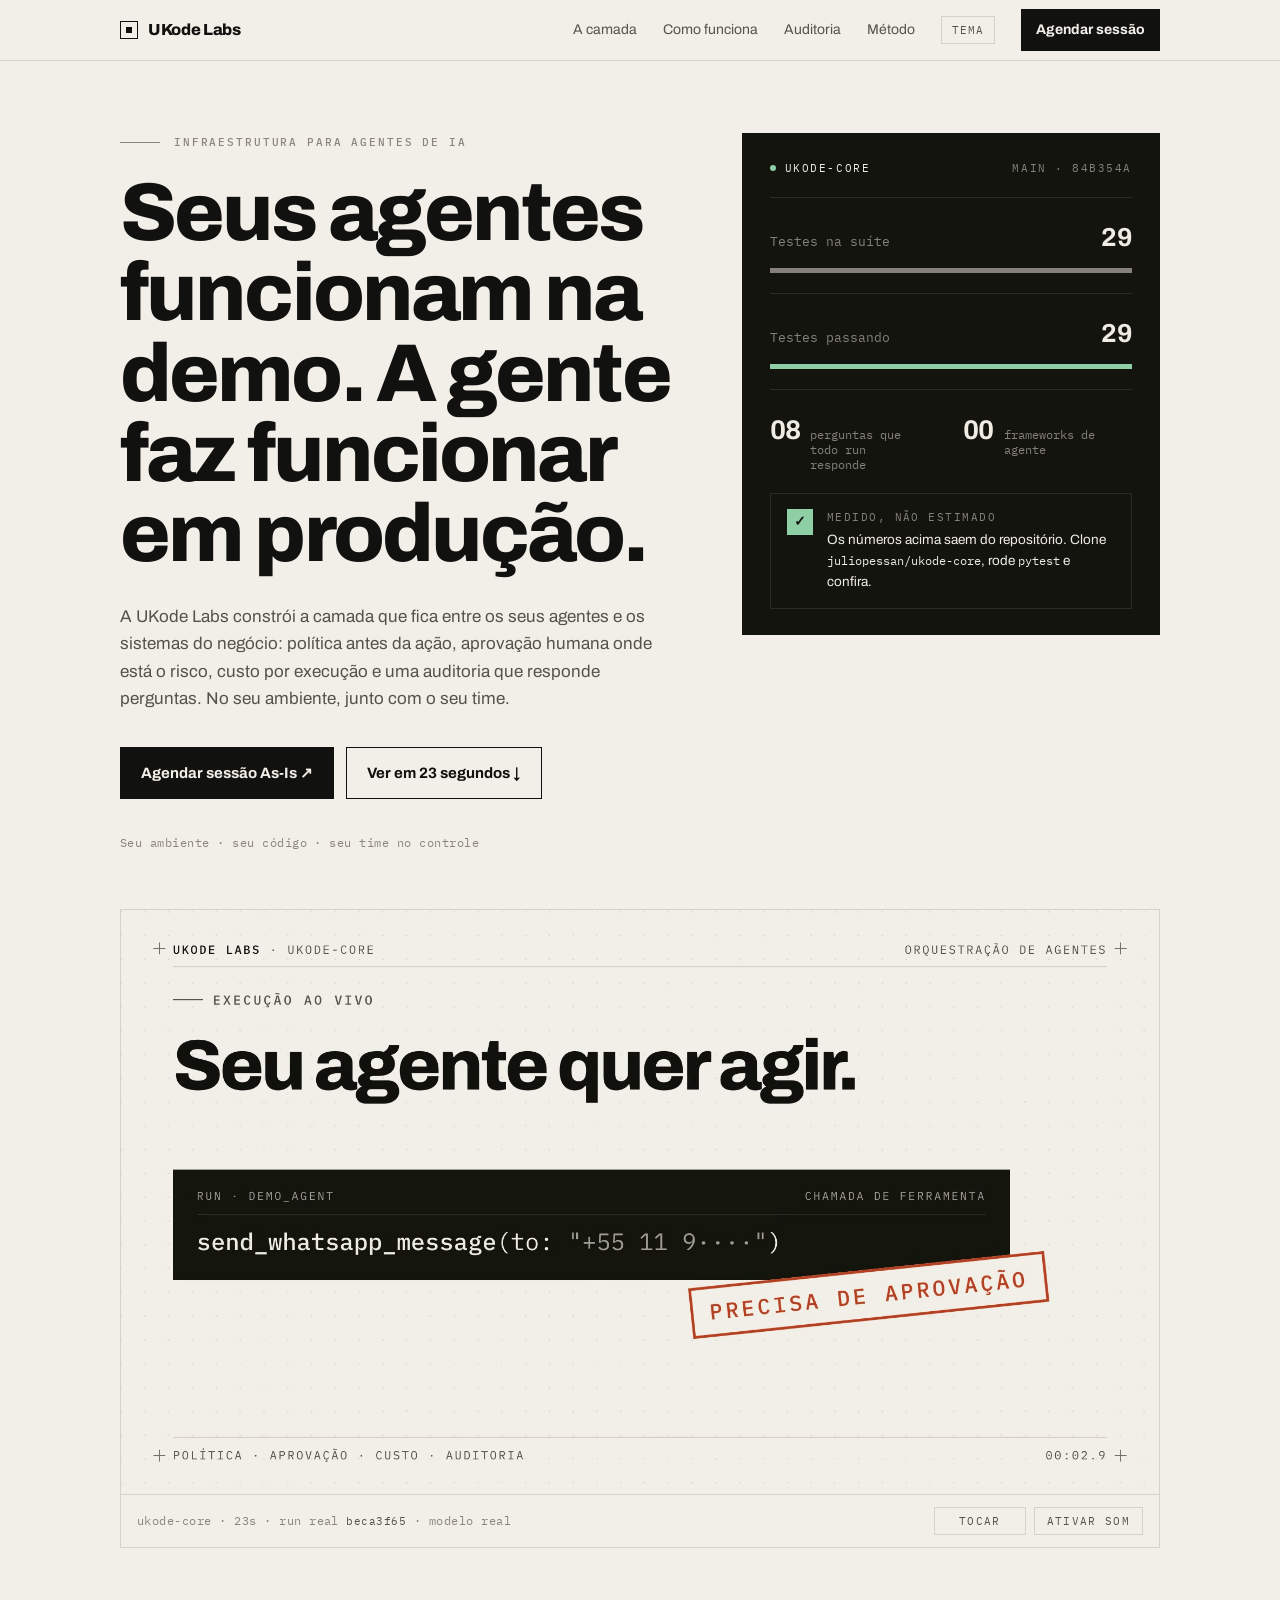
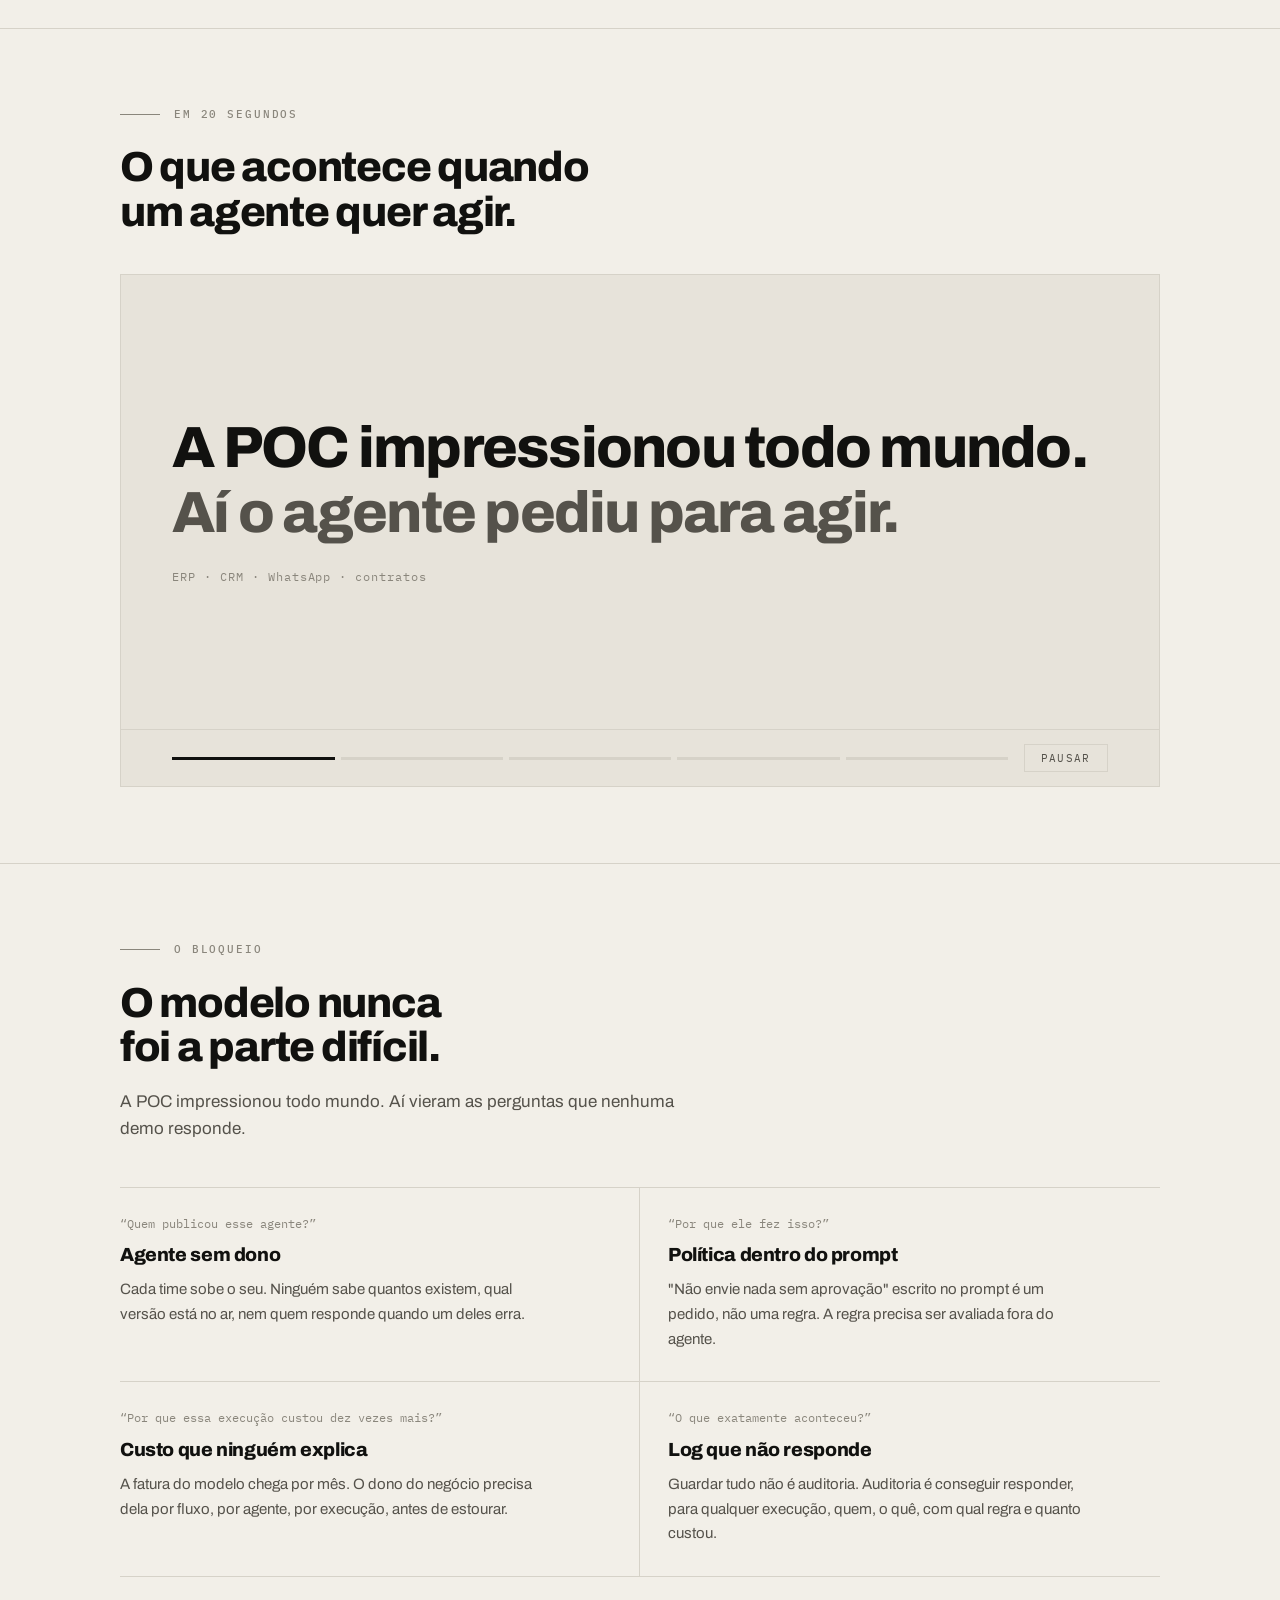
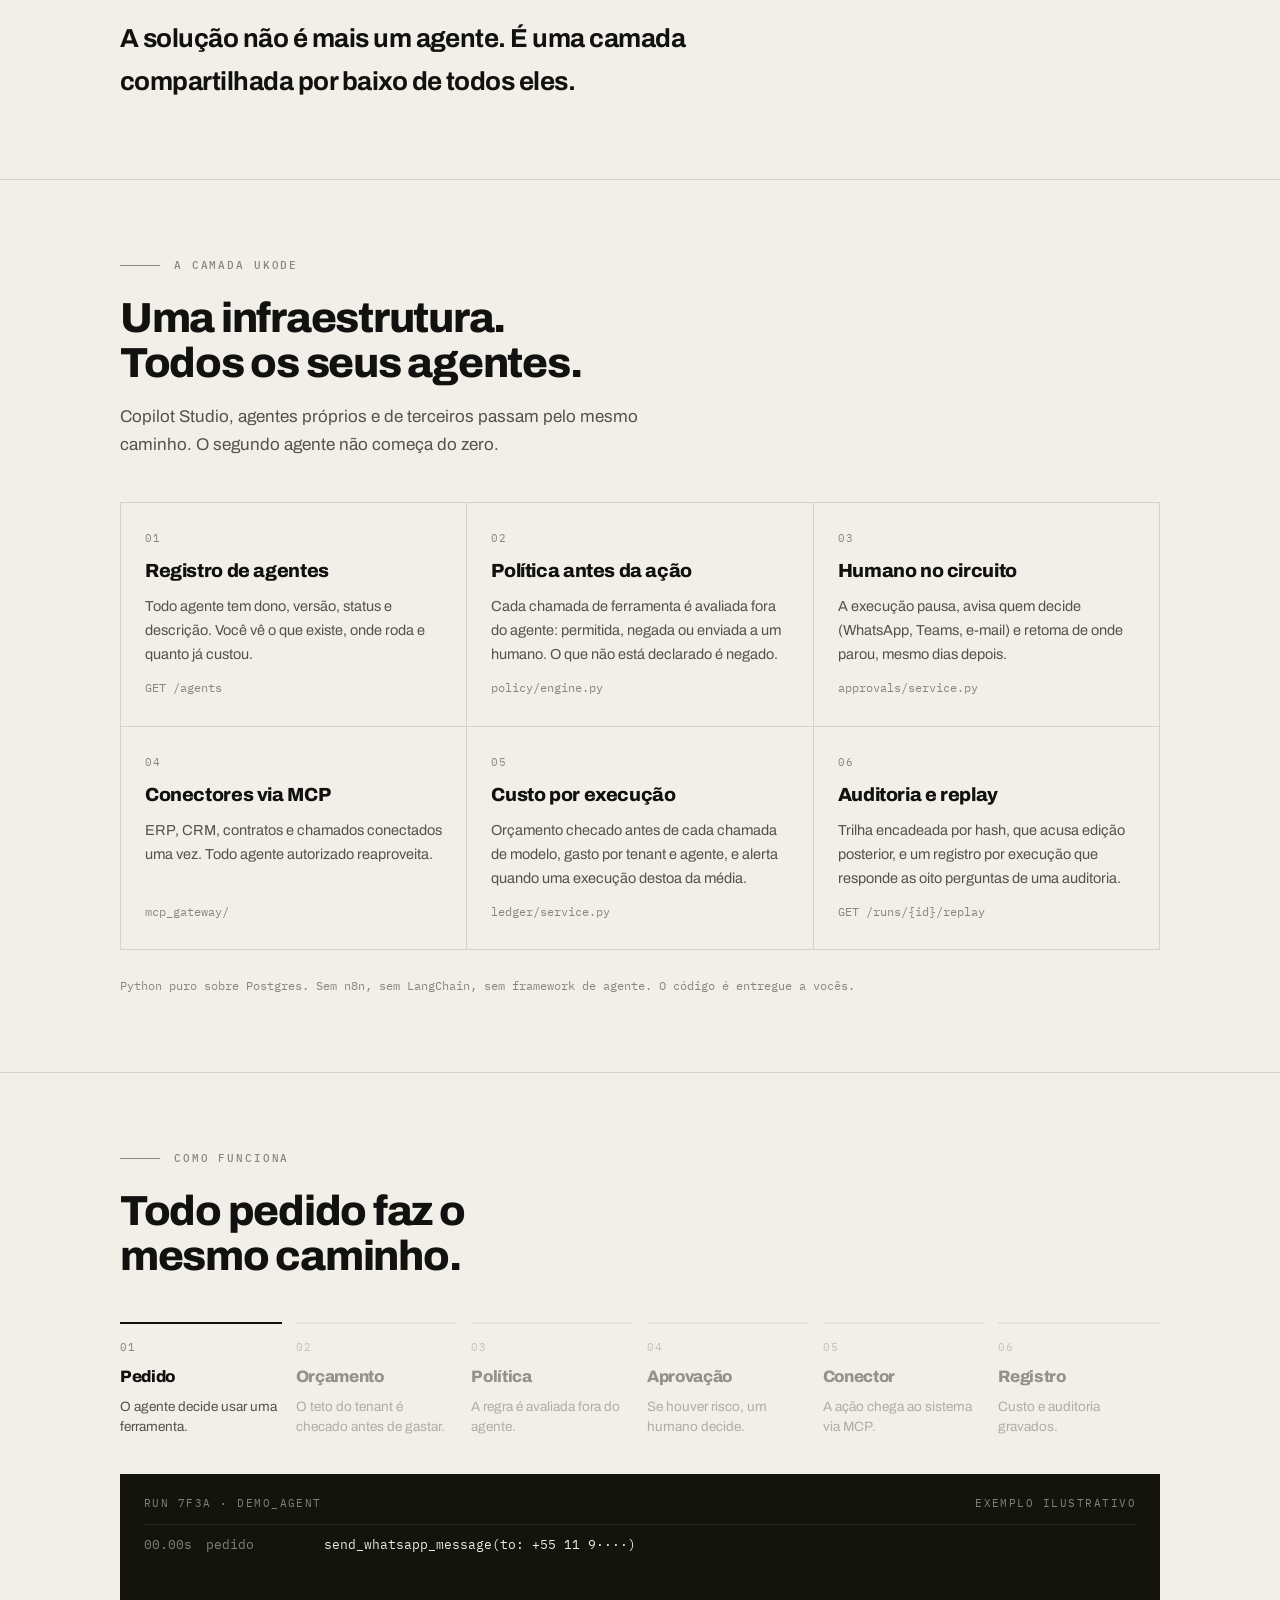
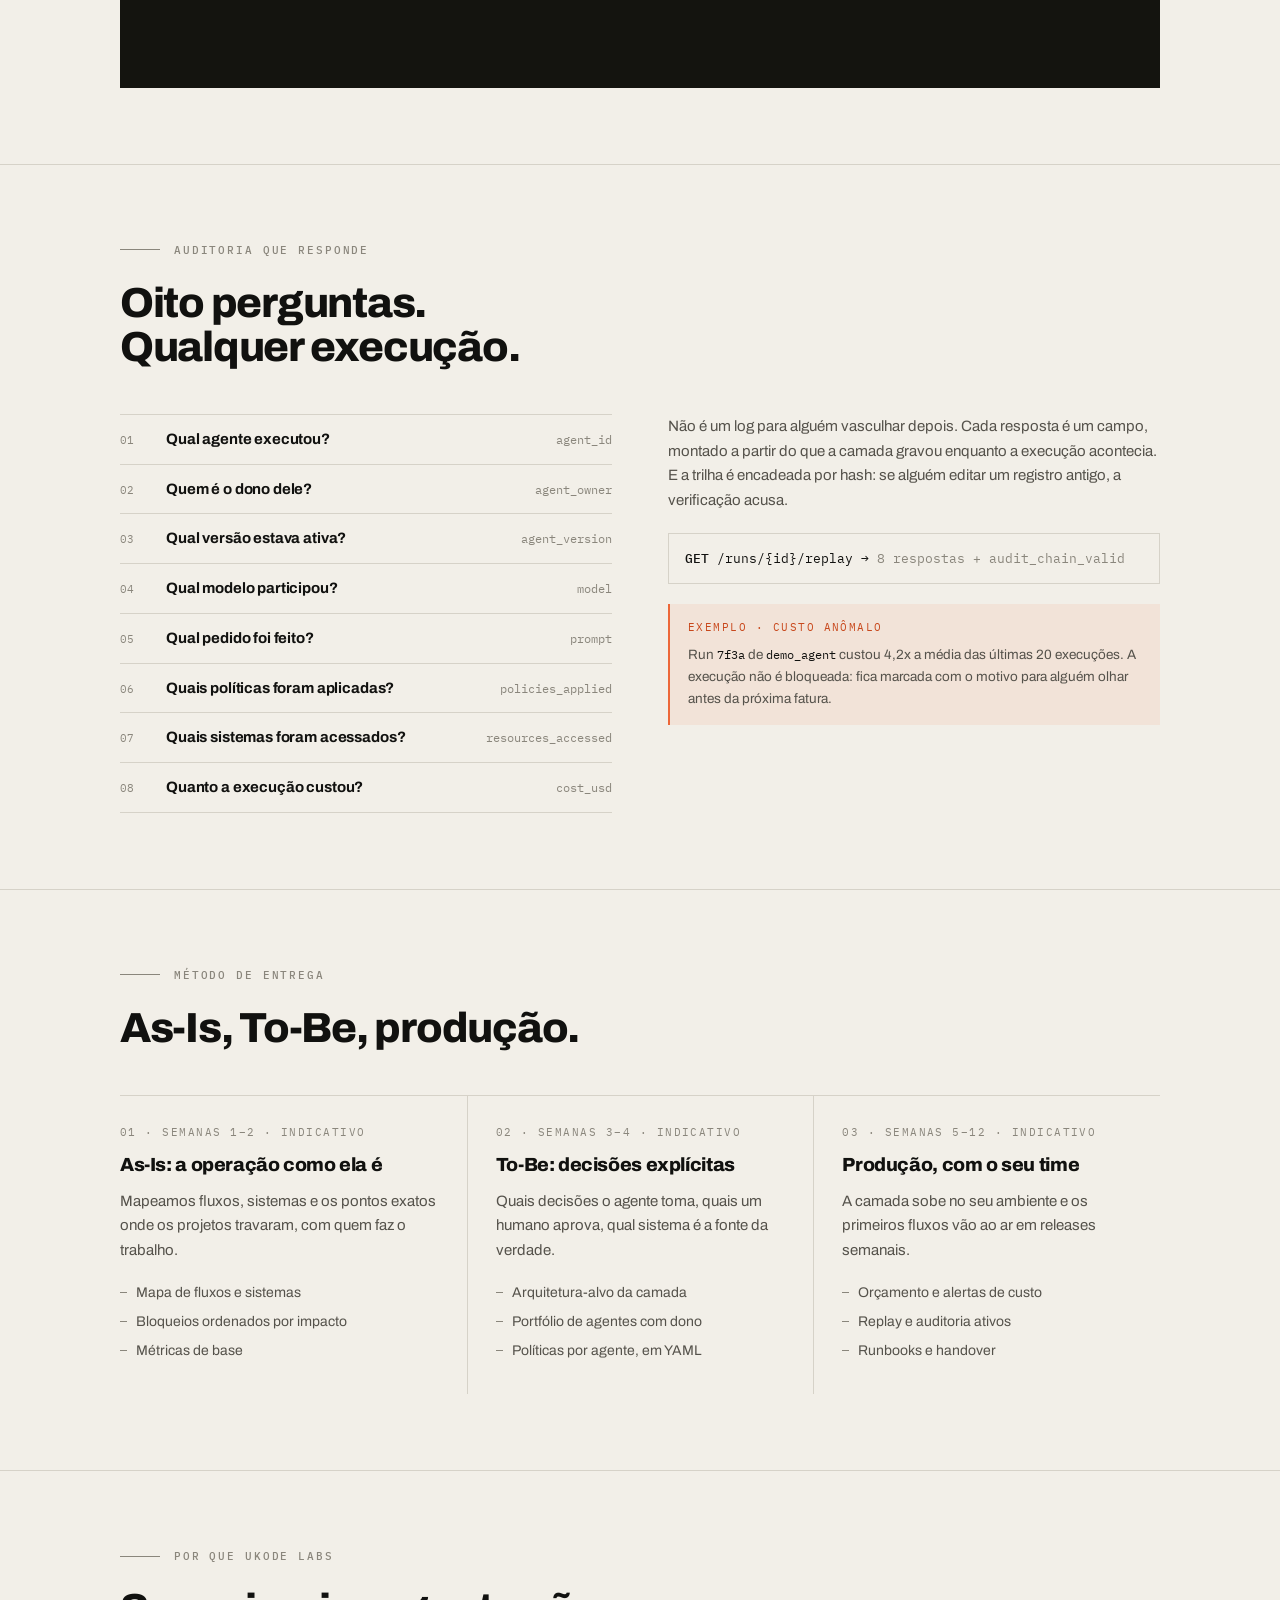
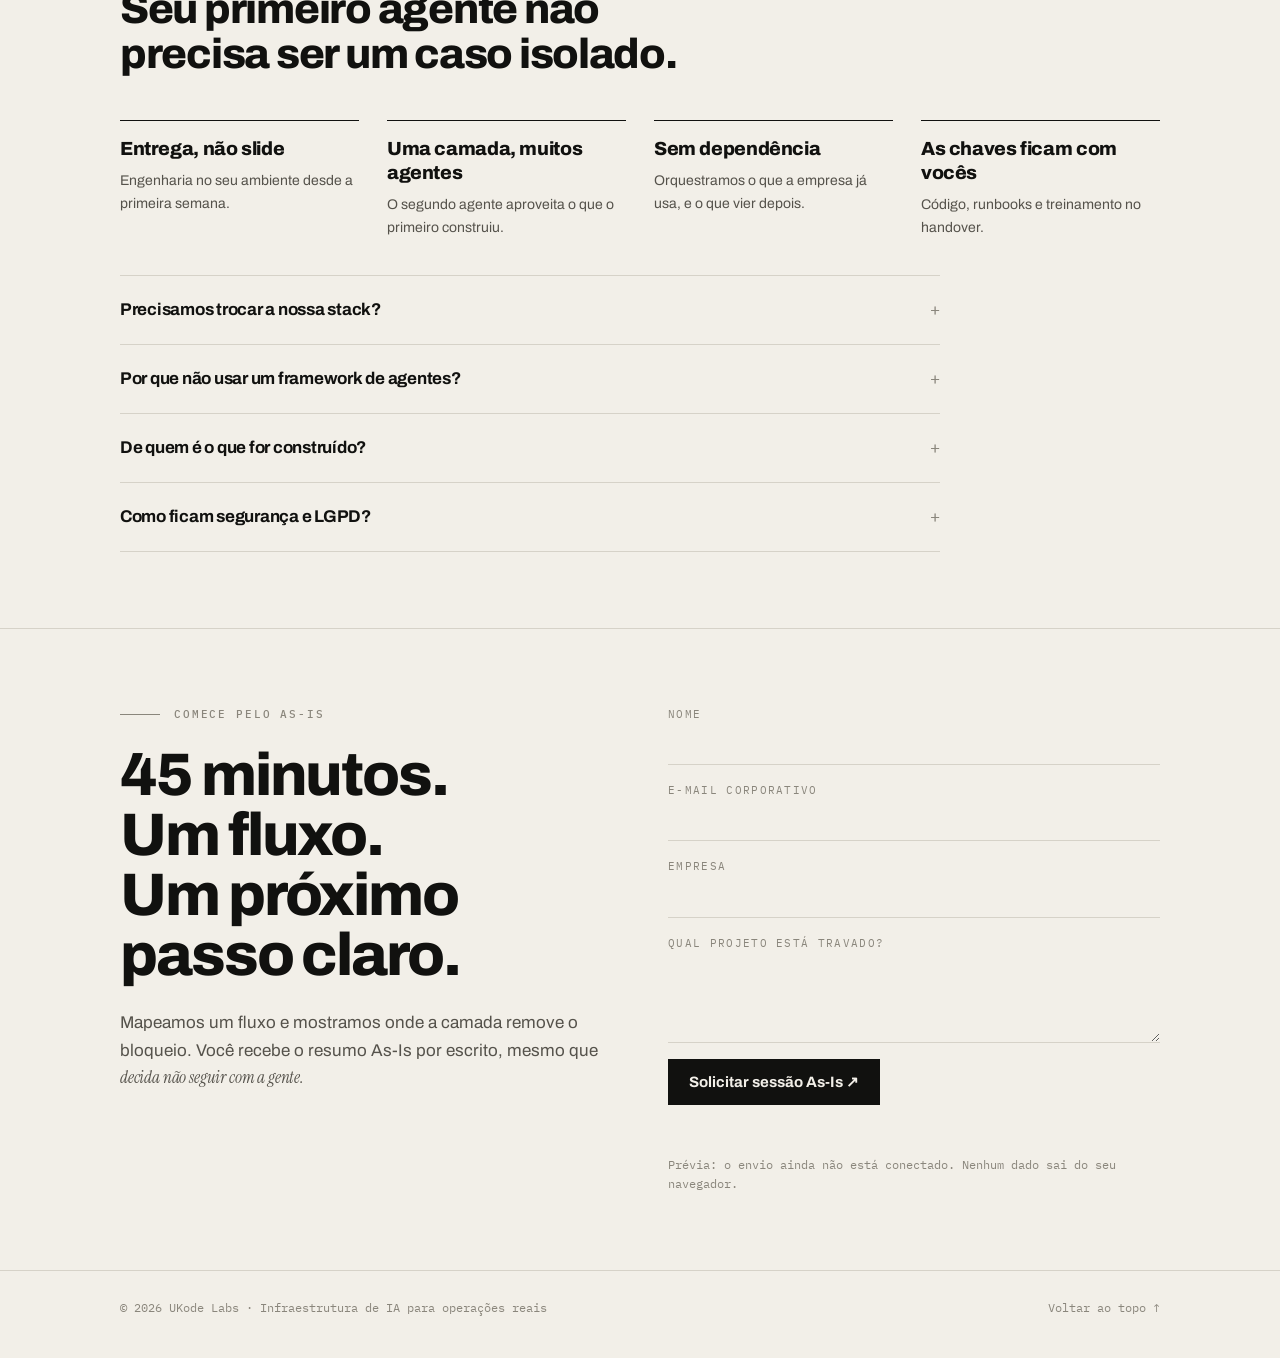
==== commit 26749809: "feat(site): vídeo de lançamento no hero da landing - faixa de vídeo (23s, 1,5 MB) logo abaixo da tes" ====
--- a/site/index.html
+++ b/site/index.html
@@ -122,6 +122,16 @@
 .hero .lede { margin-bottom: 34px; }
 .hero-cta { display: flex; flex-wrap: wrap; gap: 12px; margin-bottom: 34px; }
 .hero-foot { font-family: var(--mono); font-size: 12px; color: var(--ink-faint); letter-spacing: .04em; }
+.hero-video { margin: 56px 0 0; border: 1px solid var(--rule); background: var(--ledger-bg); }
+.hero-video video { display: block; width: 100%; height: auto; aspect-ratio: 16 / 9; background: var(--ledger-bg); }
+.hero-video figcaption { display: flex; align-items: center; justify-content: space-between; gap: 16px; flex-wrap: wrap;
+  padding: 12px 16px; background: var(--paper); border-top: 1px solid var(--rule); }
+.hv-meta { font-family: var(--mono); font-size: 12px; color: var(--ink-faint); letter-spacing: .04em; }
+.hv-meta code { color: var(--ink-soft); }
+.hv-actions { display: flex; gap: 8px; }
+.hv-btn { font-family: var(--mono); font-size: 11px; letter-spacing: .12em; text-transform: uppercase; color: var(--ink-soft);
+  background: none; border: 1px solid var(--rule); padding: 6px 12px; cursor: pointer; min-width: 92px; }
+.hv-btn:hover { color: var(--ink); border-color: var(--ink); }
 
 /* Ledger */
 .ledger { background: var(--ledger-bg); color: var(--ledger-ink); padding: 26px 28px; display: flex; flex-direction: column; gap: 20px; }
@@ -258,11 +268,17 @@
 /* Replay */
 .replay-grid { display: grid; grid-template-columns: 1fr 1fr; gap: 56px; margin-top: 44px; align-items: start; }
 @media (max-width: 900px) { .replay-grid { grid-template-columns: 1fr; gap: 36px; } }
+.replay-grid > * { min-width: 0; }
 .q-list { border-top: 1px solid var(--rule); counter-reset: q; }
 .q-list li { display: grid; grid-template-columns: 34px 1fr auto; gap: 12px; align-items: baseline; padding: 12px 0; border-bottom: 1px solid var(--rule); }
 .q-list li::before { counter-increment: q; content: counter(q, decimal-leading-zero); font-family: var(--mono); font-size: 11px; color: var(--ink-faint); }
 .q-list span { font-weight: 700; letter-spacing: -0.01em; }
 .q-list code { font-size: 11.5px; color: var(--ink-faint); text-align: right; }
+.q-list li > * { min-width: 0; }
+@media (max-width: 560px) {
+  .q-list li { grid-template-columns: 34px 1fr; }
+  .q-list code { grid-column: 2; text-align: left; overflow-wrap: anywhere; }
+}
 .replay-side { display: flex; flex-direction: column; gap: 20px; }
 .endpoint { font-family: var(--mono); font-size: 13px; border: 1px solid var(--rule); padding: 14px 16px; overflow-x: auto; white-space: nowrap; }
 .endpoint b { font-weight: 500; }
@@ -344,7 +360,7 @@
       <p class="lede">A UKode Labs constrói a camada que fica entre os seus agentes e os sistemas do negócio: política antes da ação, aprovação humana onde está o risco, custo por execução e uma auditoria que responde perguntas. No seu ambiente, junto com o seu time.</p>
       <div class="hero-cta">
         <a class="btn btn-ink" href="#contato">Agendar sessão As-Is ↗</a>
-        <a class="btn btn-line" href="#filme">Ver em 20 segundos ↓</a>
+        <a class="btn btn-line" href="#demo-video">Ver em 23 segundos ↓</a>
       </div>
       <p class="hero-foot">Seu ambiente · seu código · seu time no controle</p>
     </div>
@@ -352,14 +368,14 @@
     <aside class="ledger" aria-label="Números medidos do ukode-core">
       <div class="ledger-head">
         <span class="live">ukode-core</span>
-        <span class="meta">main · a3f1f45</span>
+        <span class="meta">main · 84b354a</span>
       </div>
       <div class="bar-row">
-        <div class="bar-label"><span>Testes na suíte</span><b>27</b></div>
+        <div class="bar-label"><span>Testes na suíte</span><b>29</b></div>
         <div class="bar-track"><div class="bar-fill" style="width:100%;background:var(--ledger-dim)"></div></div>
       </div>
       <div class="bar-row">
-        <div class="bar-label"><span>Testes passando</span><b>27</b></div>
+        <div class="bar-label"><span>Testes passando</span><b>29</b></div>
         <div class="bar-track"><div class="bar-fill" style="width:100%;background:var(--ledger-mint)"></div></div>
       </div>
       <div class="figs">
@@ -372,6 +388,20 @@
         Os números acima saem do repositório. Clone <code>juliopessan/ukode-core</code>, rode <code>pytest</code> e confira.</p>
       </div>
     </aside>
+  </div>
+  <div class="wrap">
+    <figure class="hero-video" id="demo-video">
+      <video id="heroVideo" src="assets/video/ukode-core.mp4" poster="assets/video/ukode-core.jpg"
+        muted loop playsinline preload="metadata"
+        aria-label="Vídeo de 23 segundos: um agente tenta enviar um WhatsApp, a política pede aprovação, um humano aprova e o replay responde as oito perguntas da auditoria."></video>
+      <figcaption>
+        <span class="hv-meta">ukode-core · 23s · run real <code>beca3f65</code> · modelo real</span>
+        <span class="hv-actions">
+          <button type="button" class="hv-btn" id="hvPlay">Pausar</button>
+          <button type="button" class="hv-btn" id="hvSound">Ativar som</button>
+        </span>
+      </figcaption>
+    </figure>
   </div>
 </section>
 
@@ -725,6 +755,26 @@
   } else { visible = true; show(0); }
   if (!stage.innerHTML) show(0);
 
+
+  /* ---------- Vídeo do hero ---------- */
+  (function () {
+    var v = document.getElementById('heroVideo');
+    if (!v) return;
+    var playBtn = document.getElementById('hvPlay'), soundBtn = document.getElementById('hvSound');
+    var userPaused = reduce;
+    function sync() { playBtn.textContent = v.paused ? 'Tocar' : 'Pausar'; soundBtn.textContent = v.muted ? 'Ativar som' : 'Sem som'; }
+    function tryPlay() { var p = v.play(); if (p && p.catch) p.catch(function () { sync(); }); }
+    playBtn.addEventListener('click', function () { if (v.paused) { userPaused = false; tryPlay(); } else { userPaused = true; v.pause(); } });
+    soundBtn.addEventListener('click', function () { v.muted = !v.muted; if (!v.muted && v.paused) { userPaused = false; tryPlay(); } sync(); });
+    v.addEventListener('play', sync); v.addEventListener('pause', sync); v.addEventListener('volumechange', sync);
+    if ('IntersectionObserver' in window) {
+      new IntersectionObserver(function (e) {
+        if (e[0].isIntersecting) { if (!userPaused) tryPlay(); } else if (!v.paused) v.pause();
+      }, { threshold: 0.4 }).observe(v);
+    } else if (!userPaused) tryPlay();
+    sync();
+  })();
+
   /* Formulário: prévia, sem envio. */
   document.getElementById('form').addEventListener('submit', function (e) {
     e.preventDefault();
